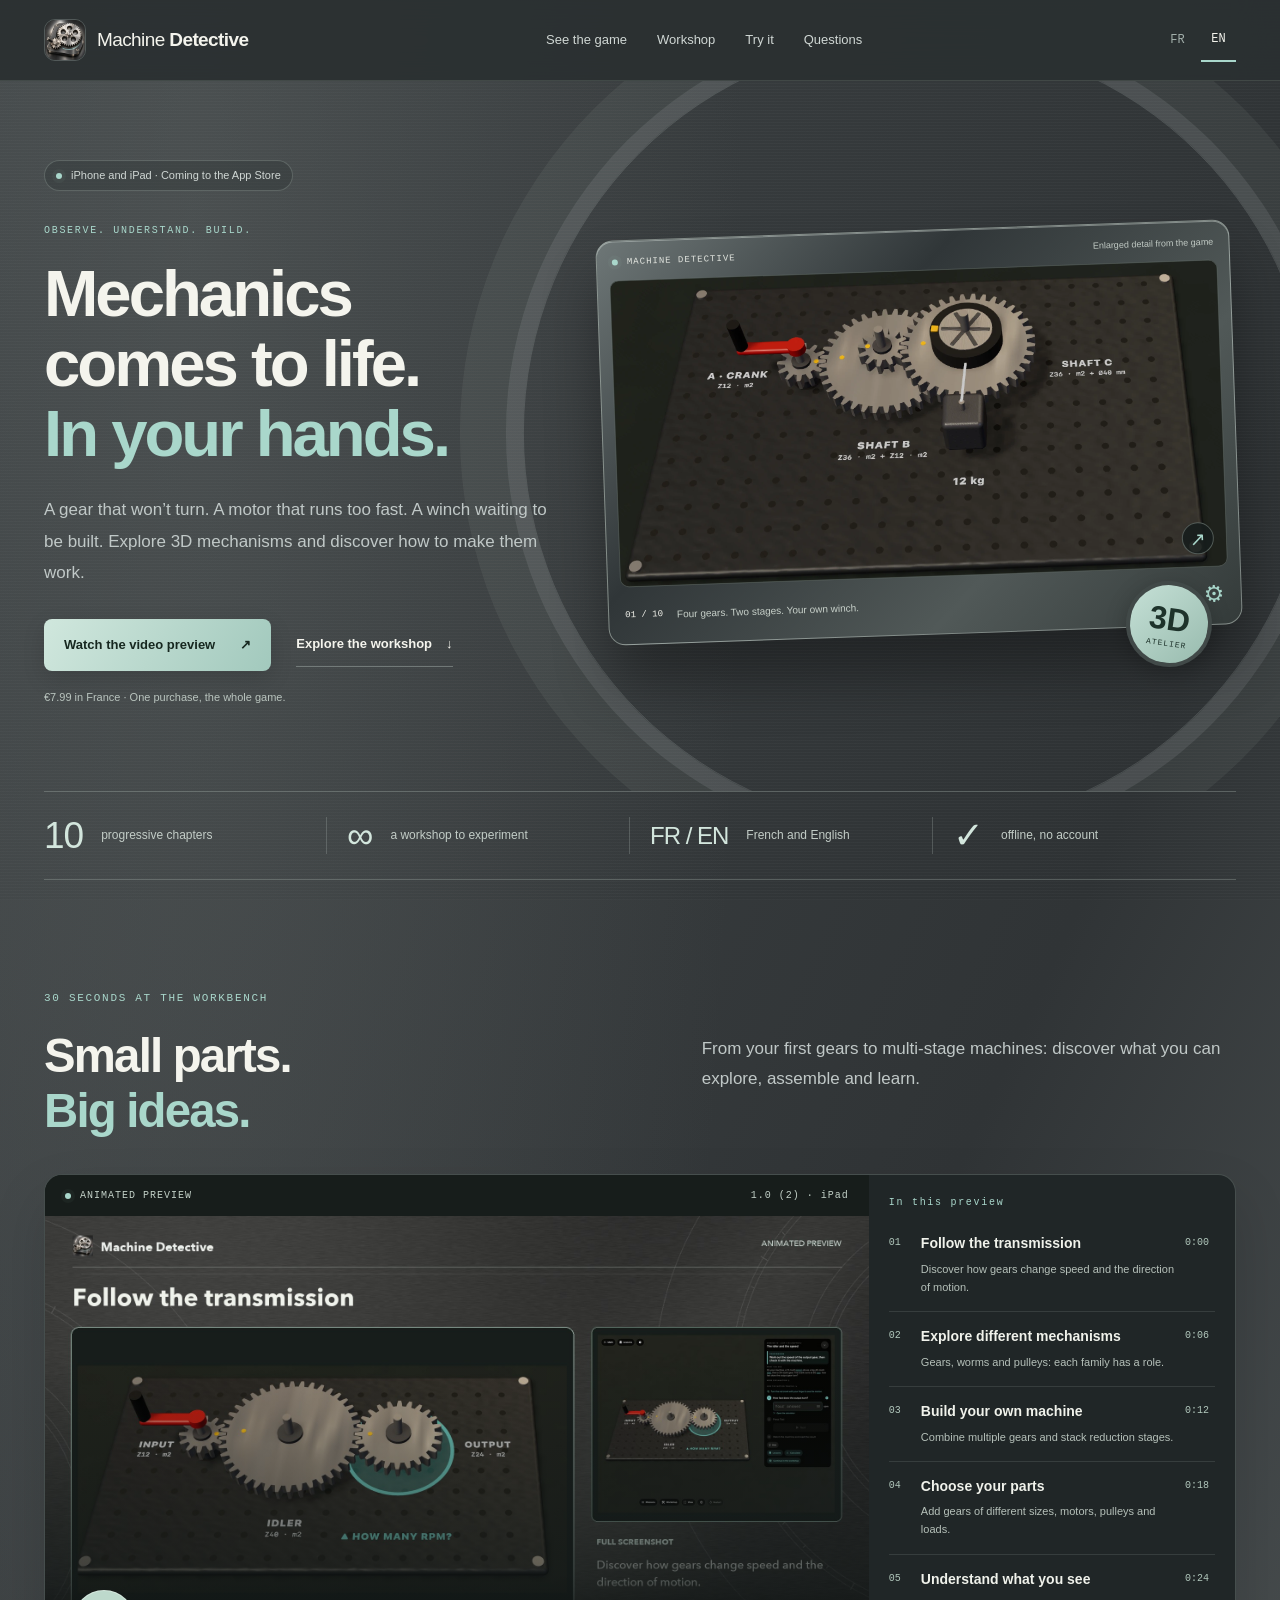
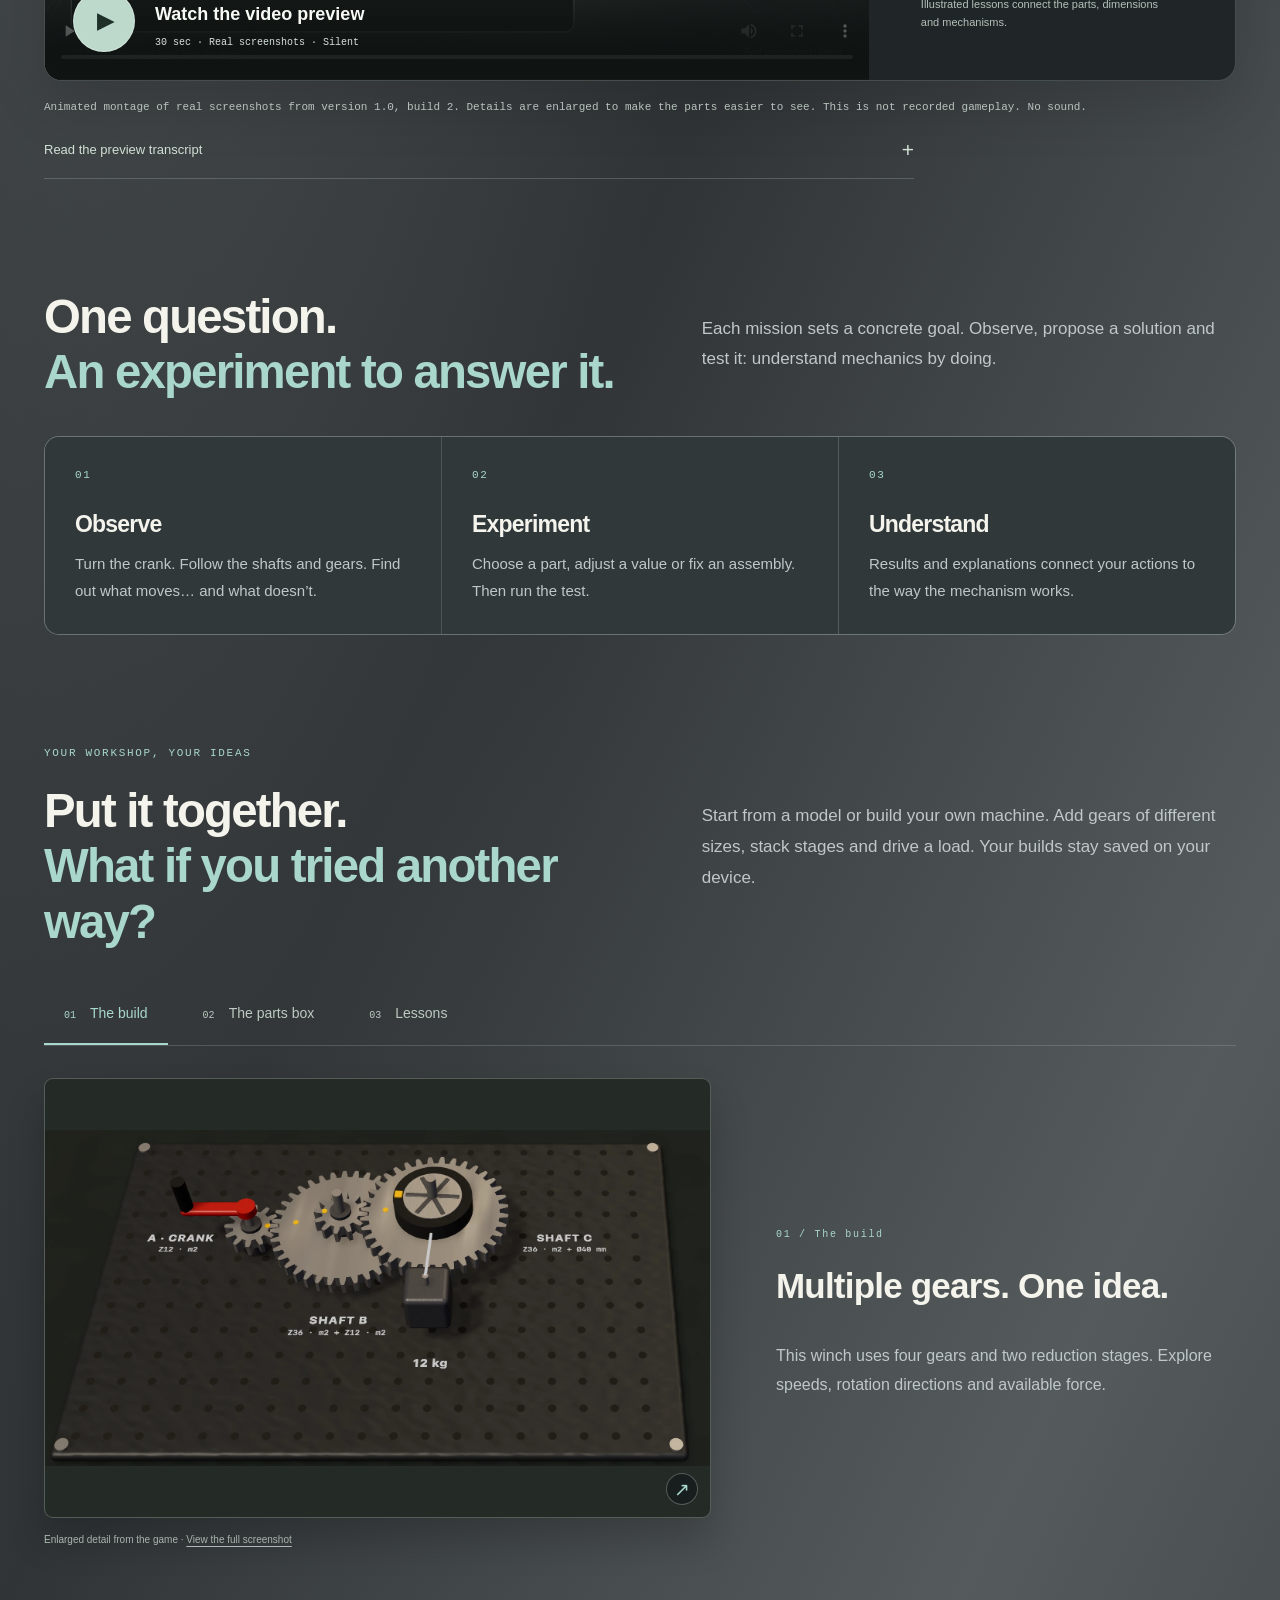
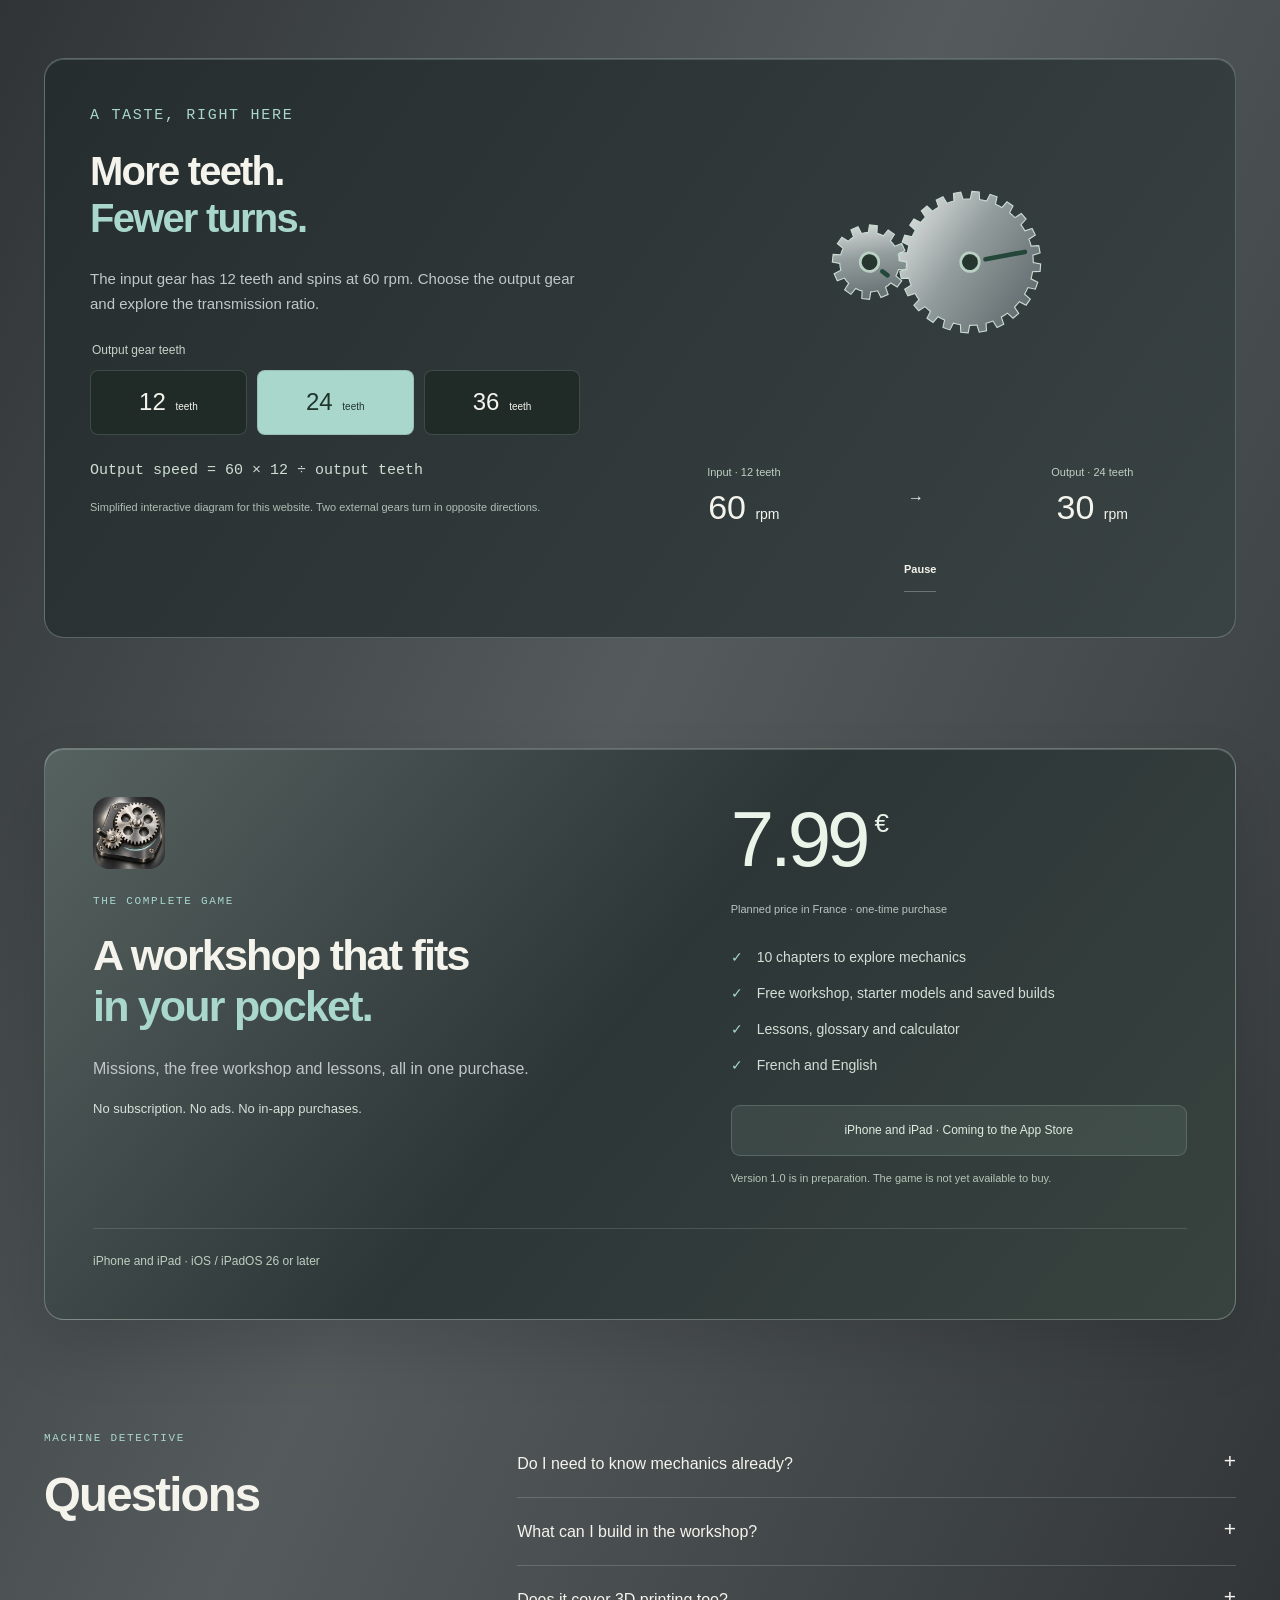
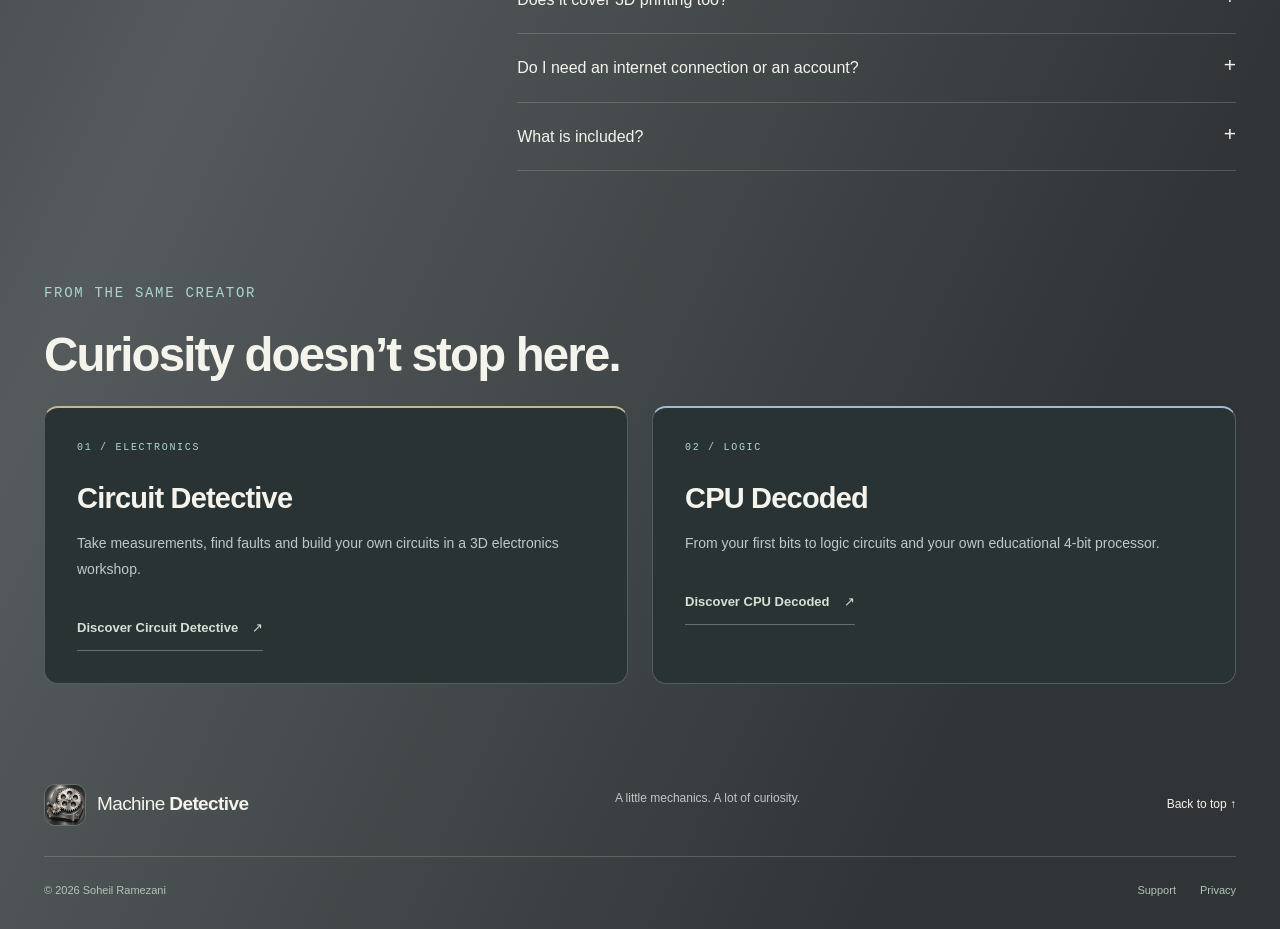
==== en/index.html @ d5a08d36 "Add metallic bilingual Machine Detective website and zoomed video previews" ====
<!doctype html><html lang="en"><head><meta charset="utf-8"><meta name="viewport" content="width=device-width,initial-scale=1"><meta name="theme-color" content="#36393b"><title>Machine Detective — Mechanics in your hands</title><meta name="description" content="A gear that won’t turn. A motor that runs too fast. A winch waiting to be built. Explore 3D mechanisms and discover how to make them work."><link rel="canonical" href="https://xerxex52.github.io/Machine-Detective-site/en/"><link rel="alternate" hreflang="fr" href="https://xerxex52.github.io/Machine-Detective-site/"><link rel="alternate" hreflang="en" href="https://xerxex52.github.io/Machine-Detective-site/en/"><meta property="og:title" content="Machine Detective"><meta property="og:description" content="A gear that won’t turn. A motor that runs too fast. A winch waiting to be built. Explore 3D mechanisms and discover how to make them work."><meta property="og:type" content="website"><meta property="og:url" content="https://xerxex52.github.io/Machine-Detective-site/en/"><meta property="og:image" content="https://xerxex52.github.io/Machine-Detective-site/assets/en-social.jpg"><meta name="twitter:card" content="summary_large_image"><link rel="icon" href="../assets/favicon.png"><link rel="stylesheet" href="../landing.css"><script src="../site.js" defer></script></head><body id="top"><a class="skip" href="#main">Skip to content</a>
<header class="site-header"><div class="nav-shell"><a class="brand" href="../index.html"><img src="../assets/icon.webp" width="42" height="42" alt=""><span>Machine <b>Detective</b></span></a><nav id="navigation" aria-label="Navigation"><a href="#film">See the game</a><a href="#atelier">Workshop</a><a href="#essayez">Try it</a><a href="#faq">Questions</a></nav><div class="header-actions"><div class="languages" aria-label="Languages"><a href="../index.html" lang="fr" hreflang="fr" >FR</a><a href="../en/index.html" lang="en" hreflang="en" aria-current=page>EN</a></div><button class="menu-toggle" aria-label="Menu" aria-expanded="false" aria-controls="navigation"><span></span><span></span></button></div></div></header>
<main id="main"><section class="hero shell"><div class="hero-copy"><p class="availability"><i></i>iPhone and iPad · Coming to the App Store</p><p class="eyebrow">OBSERVE. UNDERSTAND. BUILD.</p><h1>Mechanics<br>comes to life.<br><em>In your hands.</em></h1><p class="lead">A gear that won’t turn. A motor that runs too fast. A winch waiting to be built. Explore 3D mechanisms and discover how to make them work.</p><div class="hero-actions"><a class="button primary" href="#film">Watch the video preview<span aria-hidden="true">↗</span></a><a class="text-link" href="#atelier">Explore the workshop<span aria-hidden="true">↓</span></a></div><p class="price-note">€7.99 in France · One purchase, the whole game.</p></div><div class="hero-visual"><div class="orbit" aria-hidden="true"></div><div class="metal-frame"><div class="frame-top"><i></i><span>MACHINE DETECTIVE</span><span>Enlarged detail from the game</span></div><button class="shot" data-lightbox="../assets/en-workshop-full.webp" data-caption="View the full screenshot" aria-label="View the full screenshot"><img src="../assets/en-workshop-detail.webp" alt="Four gears. Two stages. Your own winch." loading="lazy" decoding="async"><span class="expand" aria-hidden="true">↗</span></button><div class="frame-bottom"><span>01 / 10</span><p>Four gears. Two stages. Your own winch.</p><span aria-hidden="true">⚙</span></div></div><div class="stamp" aria-hidden="true"><b>3D</b><span>ATELIER</span></div></div></section>
<div class="shell"><div class="stats"><div><strong>10</strong><span>progressive chapters</span></div><div><strong>∞</strong><span>a workshop to experiment</span></div><div><strong>FR / EN</strong><span>French and English</span></div><div><strong>✓</strong><span>offline, no account</span></div></div></div>
<section class="shell section-space" id="film"><div class="section-heading"><div><p class="eyebrow">30 SECONDS AT THE WORKBENCH</p><h2>Small parts.<br><em>Big ideas.</em></h2></div><p>From your first gears to multi-stage machines: discover what you can explore, assemble and learn.</p></div><div class="film-stage"><div class="film-screen"><div class="film-topline"><span><i></i>ANIMATED PREVIEW</span><span>1.0 (2) · iPad</span></div><div class="video-frame"><video id="gameplay" controls playsinline preload="none" poster="../assets/en-poster.jpg" width="1920" height="1080" aria-label="Watch the video preview"><source src="../assets/en-preview.mp4" type="video/mp4"><track kind="captions" src="../assets/en-preview.vtt" srclang="en" label="English"><a href="../assets/en-preview.mp4">Watch the video preview</a></video><button class="film-play" hidden><span class="play-disc" aria-hidden="true">▶</span><span>Watch the video preview<small>30 sec · Real screenshots · Silent</small></span></button></div></div><aside class="chapters"><p class="eyebrow">In this preview</p><button class="chapter" data-seek="0"><span class="chapter-index">01</span><span><strong>Follow the transmission</strong><small>Discover how gears change speed and the direction of motion.</small></span><time>0:00</time></button><button class="chapter" data-seek="6"><span class="chapter-index">02</span><span><strong>Explore different mechanisms</strong><small>Gears, worms and pulleys: each family has a role.</small></span><time>0:06</time></button><button class="chapter" data-seek="12"><span class="chapter-index">03</span><span><strong>Build your own machine</strong><small>Combine multiple gears and stack reduction stages.</small></span><time>0:12</time></button><button class="chapter" data-seek="18"><span class="chapter-index">04</span><span><strong>Choose your parts</strong><small>Add gears of different sizes, motors, pulleys and loads.</small></span><time>0:18</time></button><button class="chapter" data-seek="24"><span class="chapter-index">05</span><span><strong>Understand what you see</strong><small>Illustrated lessons connect the parts, dimensions and mechanisms.</small></span><time>0:24</time></button></aside></div><p class="film-caption">Animated montage of real screenshots from version 1.0, build 2. Details are enlarged to make the parts easier to see. This is not recorded gameplay. No sound.</p><details class="transcript"><summary>Read the preview transcript<span aria-hidden="true">+</span></summary><p><strong>0:00 — Follow the transmission.</strong> Discover how gears change speed and the direction of motion.</p><p><strong>0:06 — Explore different mechanisms.</strong> Gears, worms and pulleys: each family has a role.</p><p><strong>0:12 — Build your own machine.</strong> Combine multiple gears and stack reduction stages.</p><p><strong>0:18 — Choose your parts.</strong> Add gears of different sizes, motors, pulleys and loads.</p><p><strong>0:24 — Understand what you see.</strong> Illustrated lessons connect the parts, dimensions and mechanisms.</p></details></section>
<section class="shell section-space"><div class="section-heading"><h2>One question.<br><em>An experiment to answer it.</em></h2><p>Each mission sets a concrete goal. Observe, propose a solution and test it: understand mechanics by doing.</p></div><div class="steps"><article><span class="mono">01</span><h3>Observe</h3><p>Turn the crank. Follow the shafts and gears. Find out what moves… and what doesn’t.</p></article><article><span class="mono">02</span><h3>Experiment</h3><p>Choose a part, adjust a value or fix an assembly. Then run the test.</p></article><article><span class="mono">03</span><h3>Understand</h3><p>Results and explanations connect your actions to the way the mechanism works.</p></article></div></section>
<section class="shell section-space" id="atelier"><div class="section-heading"><div><p class="eyebrow">YOUR WORKSHOP, YOUR IDEAS</p><h2>Put it together.<br><em>What if you tried another way?</em></h2></div><p>Start from a model or build your own machine. Add gears of different sizes, stack stages and drive a load. Your builds stay saved on your device.</p></div><div class="tab-bar" role="tablist" aria-label="Workshop"><button id="tab-0" role="tab" aria-selected="true" aria-controls="panel-0" tabindex="0"><span>01</span>The build</button><button id="tab-1" role="tab" aria-selected="false" aria-controls="panel-1" tabindex="-1"><span>02</span>The parts box</button><button id="tab-2" role="tab" aria-selected="false" aria-controls="panel-2" tabindex="-1"><span>03</span>Lessons</button></div><div id="panel-0" role="tabpanel" aria-labelledby="tab-0" class="showcase-panel" ><div class="panel-photo"><button class="shot" data-lightbox="../assets/en-workshop-full.webp" data-caption="View the full screenshot" aria-label="View the full screenshot"><img src="../assets/en-workshop-detail.webp" alt="Four gears. Two stages. Your own winch." loading="lazy" decoding="async"><span class="expand" aria-hidden="true">↗</span></button><small>Enlarged detail from the game · <a href="../assets/en-workshop-full.webp">View the full screenshot</a></small></div><div><p class="eyebrow">01 / The build</p><h3>Multiple gears. One idea.</h3><p>This winch uses four gears and two reduction stages. Explore speeds, rotation directions and available force.</p></div></div><div id="panel-1" role="tabpanel" aria-labelledby="tab-1" class="showcase-panel" hidden><div class="panel-photo"><button class="shot" data-lightbox="../assets/en-parts-full.webp" data-caption="View the full screenshot" aria-label="View the full screenshot"><img src="../assets/en-parts-detail.webp" alt="Choose your parts" loading="lazy" decoding="async"><span class="expand" aria-hidden="true">↗</span></button><small>Enlarged detail from the game · <a href="../assets/en-parts-full.webp">View the full screenshot</a></small></div><div><p class="eyebrow">02 / The parts box</p><h3>The right part in the right place.</h3><p>Motors, gears, ring gears, pulleys and loads. Choose tooth counts and modules to create your own transmissions.</p></div></div><div id="panel-2" role="tabpanel" aria-labelledby="tab-2" class="showcase-panel" hidden><div class="panel-photo"><button class="shot" data-lightbox="../assets/en-course-full.webp" data-caption="View the full screenshot" aria-label="View the full screenshot"><img src="../assets/en-course-detail.webp" alt="Understand what you see" loading="lazy" decoding="async"><span class="expand" aria-hidden="true">↗</span></button><small>Enlarged detail from the game · <a href="../assets/en-course-full.webp">View the full screenshot</a></small></div><div><p class="eyebrow">03 / Lessons</p><h3>A mechanism, explained.</h3><p>Find diagrams, the glossary, calculator and step-by-step 3D explanations right in the game.</p></div></div></section>
<section class="shell section-space" id="essayez"><div class="demo-box"><div class="demo-copy"><p class="eyebrow">A TASTE, RIGHT HERE</p><h2>More teeth.<br><em>Fewer turns.</em></h2><p>The input gear has 12 teeth and spins at 60 rpm. Choose the output gear and explore the transmission ratio.</p><fieldset><legend>Output gear teeth</legend><div class="gear-options"><button data-teeth="12" aria-pressed="false">12 <small>teeth</small></button><button data-teeth="24" aria-pressed="true">24 <small>teeth</small></button><button data-teeth="36" aria-pressed="false">36 <small>teeth</small></button></div></fieldset><p class="formula">Output speed = 60 × 12 ÷ output teeth</p><p class="demo-note">Simplified interactive diagram for this website. Two external gears turn in opposite directions.</p></div><div class="gear-demo"><svg viewBox="0 0 580 360" role="img" aria-label="The input gear has 12 teeth and spins at 60 rpm. Choose the output gear and explore the transmission ratio."><defs><linearGradient id="steel" x2="1" y2="1"><stop stop-color="#edf0ee"/><stop offset=".45" stop-color="#929c9c"/><stop offset="1" stop-color="#555f63"/></linearGradient></defs><g id="gear-a"></g><g id="gear-b"></g></svg><div class="readouts"><div><small>Input · 12 teeth</small><strong>60 <span>rpm</span></strong></div><span aria-hidden="true">→</span><div aria-live="polite" aria-atomic="true"><small>Output · <span id="output-teeth">24</span> teeth</small><strong><span id="output-speed">30</span> <span>rpm</span></strong></div></div><button id="motion" class="text-link" data-pause="Pause" data-resume="Animate" aria-pressed="false">Pause</button></div></div></section>
<section class="shell section-space" id="inclus"><div class="purchase"><div><img class="offer-icon" src="../assets/icon.webp" width="72" height="72" alt=""><p class="eyebrow">THE COMPLETE GAME</p><h2>A workshop that fits<br><em>in your pocket.</em></h2><p>Missions, the free workshop and lessons, all in one purchase.</p><p class="promise">No subscription. No ads. No in-app purchases.</p></div><div class="offer"><div class="price">7.99<sup>€</sup></div><p class="price-note">Planned price in France · one-time purchase</p><ul><li>10 chapters to explore mechanics</li><li>Free workshop, starter models and saved builds</li><li>Lessons, glossary and calculator</li><li>French and English</li></ul><p class="coming-soon">iPhone and iPad · Coming to the App Store</p><small>Version 1.0 is in preparation. The game is not yet available to buy.</small></div><div class="compatibility">iPhone and iPad · iOS / iPadOS 26 or later</div></div></section>
<section class="shell section-space faq" id="faq"><div><p class="eyebrow">MACHINE DETECTIVE</p><h2>Questions</h2></div><div><details><summary>Do I need to know mechanics already?<span aria-hidden="true">+</span></summary><p>No. The first missions start with a wheel and a crank. Speed, force and transmission are introduced gradually, with lessons to revisit each idea.</p></details><details><summary>What can I build in the workshop?<span aria-hidden="true">+</span></summary><p>Mechanisms with shafts, gears, motors, pulleys and loads. Starter builds include a multi-stage winch. Change the parts and save your own projects.</p></details><details><summary>Does it cover 3D printing too?<span aria-hidden="true">+</span></summary><p>Some missions connect mechanisms to printer axes, belts and steps per millimetre. The game explains principles; it does not replace real machine specifications.</p></details><details><summary>Do I need an internet connection or an account?<span aria-hidden="true">+</span></summary><p>After downloading, the game works offline without an account. Progress and builds stay on your device, with no cross-device sync.</p></details><details><summary>What is included?<span aria-hidden="true">+</span></summary><p>All missions, the workshop and lessons. The planned price in France is €7.99. Prices in other countries will be shown in the App Store.</p></details></div></section><section class="shell section-space related"><p class="eyebrow">FROM THE SAME CREATOR</p><h2>Curiosity doesn’t stop here.</h2><div class="related-grid"><article><span class="mono">01 / ELECTRONICS</span><h3>Circuit Detective</h3><p>Take measurements, find faults and build your own circuits in a 3D electronics workshop.</p><a class="text-link" href="https://xerxex52.github.io/Circuit-Detective/">Discover Circuit Detective <span aria-hidden="true">↗</span></a></article><article><span class="mono">02 / LOGIC</span><h3>CPU Decoded</h3><p>From your first bits to logic circuits and your own educational 4-bit processor.</p><a class="text-link" href="https://xerxex52.github.io/CPU-Decoded/">Discover CPU Decoded <span aria-hidden="true">↗</span></a></article></div></section></main>
<footer class="shell"><div class="footer-top"><a class="brand" href="../index.html"><img src="../assets/icon.webp" width="42" height="42" alt=""><span>Machine <b>Detective</b></span></a><p>A little mechanics. A lot of curiosity.</p><a href="#top">Back to top ↑</a></div><div class="footer-bottom"><span>© 2026 Soheil Ramezani</span><nav><a href="../support.html#en">Support</a><a href="../privacy.html#en">Privacy</a></nav></div></footer><dialog id="lightbox" aria-label="View the full screenshot"><button class="lightbox-close" aria-label="Close" autofocus>×</button><figure><img alt=""><figcaption></figcaption></figure></dialog></body></html>
---- landing.css ----
:root{color-scheme:dark;--bg:#303335;--panel:#222729;--ink:#f4f4ed;--muted:#c0c8c7;--mint:#a9d7cb;--line:#606b6a;--mono:'SFMono-Regular',Consolas,monospace;--font:'Avenir Next',Avenir,-apple-system,BlinkMacSystemFont,'Segoe UI',sans-serif}*{box-sizing:border-box}html{scroll-behavior:smooth;scroll-padding-top:100px}body{margin:0;color:var(--ink);font:16px/1.7 var(--font);background:radial-gradient(ellipse at 15% 4%,#747a7844,transparent 36%),linear-gradient(115deg,#414648 0%,#303436 38%,#555b5c 62%,#303436 90%);-webkit-font-smoothing:antialiased}body:before{content:'';position:fixed;inset:0;pointer-events:none;z-index:-1;background:repeating-linear-gradient(0deg,#ffffff06 0px,#ffffff06 1px,#0000000a 1px,#0000000a 3px);opacity:.6}body:has(dialog[open]){overflow:hidden}a{color:inherit;text-decoration:none}button{font:inherit;color:inherit;cursor:pointer}button,fieldset{border:0}button,a,summary{touch-action:manipulation}a:focus-visible,button:focus-visible,summary:focus-visible{outline:3px solid var(--mint);outline-offset:5px}img{display:block;max-width:100%;height:auto}p,h1,h2,h3{margin-top:0}p:last-child{margin-bottom:0}em{font-style:normal;color:var(--mint)}[hidden]{display:none!important}.shell{max-width:1380px;margin-inline:auto;padding-inline:44px}.section-space{padding-top:110px}.eyebrow,.mono{font:500 11px/1.6 var(--mono);letter-spacing:1.7px;color:var(--mint)}.eyebrow{margin-bottom:20px}h2{font-size:clamp(32px,3.7vw,50px);font-weight:600;letter-spacing:-1.8px;line-height:1.17;margin-bottom:24px}h3{font-size:29px;line-height:1.23;letter-spacing:-.8px;font-weight:600}p{color:var(--muted)}.skip{position:fixed;top:10px;left:15px;transform:translateY(-160%);background:var(--mint);color:#172b26;padding:12px 20px;z-index:100}.skip:focus{transform:none}
.site-header{position:sticky;top:0;z-index:20;background:#2b3031ed;border-bottom:1px solid #b0bbb42b;backdrop-filter:blur(20px)}.nav-shell{max-width:1460px;margin:auto;padding:18px 44px;display:flex;align-items:center;justify-content:space-between;gap:28px}.brand{display:inline-flex;align-items:center;gap:11px;font-size:19px;letter-spacing:-.6px;white-space:nowrap}.brand img{border-radius:11px;border:1px solid #a0aaa555}.brand b{font-weight:650}.site-header nav{display:flex;gap:30px}.site-header nav a{font-size:13px;color:#d0d7d4}.site-header nav a:hover{color:var(--mint)}.header-actions,.languages{display:flex;gap:18px;align-items:center}.languages{gap:6px;font:12px var(--mono)}.languages a{min-height:44px;min-width:35px;display:grid;place-items:center;color:#a2afaa}.languages [aria-current]{color:var(--ink);border-bottom:2px solid var(--mint)}.menu-toggle{display:none;width:44px;height:44px;background:transparent;border:1px solid var(--line);border-radius:8px;align-items:center;justify-content:center;flex-direction:column;gap:6px}.menu-toggle span{height:1px;width:18px;background:var(--ink)}
.hero{overflow:hidden;display:grid;grid-template-columns:.95fr 1.18fr;gap:48px;align-items:center;min-height:710px;padding-top:74px;padding-bottom:80px}.availability{display:inline-flex;gap:9px;align-items:center;font-size:11px;padding:5px 11px;border:1px solid #bcc9c440;border-radius:99px;margin-bottom:32px;color:#d0d7d4;background:#242a2944}.availability i,.film-topline i,.frame-top i{display:inline-block;width:6px;height:6px;background:var(--mint);border-radius:50%;flex-shrink:0;box-shadow:0 0 0 4px #a9d7cb0a}.hero h1{font-size:clamp(47px,5.1vw,71px);line-height:1.07;font-weight:600;letter-spacing:-3px;margin-bottom:26px}.hero .eyebrow{font-size:10px}.lead{font-size:17px;line-height:1.85;max-width:510px}.hero-actions{display:flex;flex-wrap:wrap;gap:18px 25px;align-items:center;margin-top:30px}.button{min-height:52px;display:inline-flex;align-items:center;justify-content:center;gap:25px;padding:13px 20px;border-radius:8px;font-size:13px;font-weight:650}.primary{background:linear-gradient(120deg,#d0e7dd,#a2c9bd);color:#172820;box-shadow:0 8px 22px #0002}.primary:hover{filter:brightness(1.07)}.text-link{display:inline-flex;gap:14px;align-items:center;min-height:44px;font-size:13px;font-weight:550;border-bottom:1px solid #bbc8c466;background:transparent;padding:3px 0}.text-link:hover{color:var(--mint)}.price-note{font-size:11px;margin-top:17px;color:#b9c4be}.hero-visual{position:relative;min-width:0;padding-block:40px}.orbit{position:absolute;z-index:-1;width:125%;aspect-ratio:1;top:50%;left:50%;transform:translate(-50%,-50%);border-radius:50%;border:1px solid #d7e0dc28;box-shadow:0 0 0 16px #00000002,0 0 0 17px #dae2de1a,0 0 0 62px #00000002,0 0 0 63px #dae2de10}.metal-frame{background:linear-gradient(135deg,#6e7777,#303638 35%,#515958 70%,#343b3a);border:1px solid #c1ccc688;border-radius:17px;padding:12px;box-shadow:0 38px 55px #0005,inset 0 1px 0 #e9f0eb66;transform:rotate(-2deg)}.frame-top{display:flex;gap:9px;align-items:center;padding:4px 3px 13px;font:9px var(--mono);letter-spacing:1px;color:#e2e5df}.frame-top>span:last-child{margin-left:auto;letter-spacing:0;font:9px var(--font);color:#c1cac4}.shot{position:relative;display:block;width:100%;padding:0;border-radius:9px;overflow:hidden;border:1px solid #a2aea955;background:#181d19;cursor:zoom-in}.shot img{width:100%;height:auto}.hero .shot img{aspect-ratio:auto;object-fit:contain}.expand{position:absolute;right:12px;bottom:12px;width:32px;height:32px;display:grid;place-items:center;border-radius:50%;background:#171e1deb;border:1px solid #cfdfd550;color:var(--mint);font-size:19px}.frame-bottom{display:flex;align-items:center;gap:14px;padding:14px 4px 3px;font:9px var(--mono)}.frame-bottom p{font:10px/1.5 var(--font);margin:0;flex:1;color:#c8d1ca}.frame-bottom>span:last-child{font-size:23px;color:var(--mint)}.stamp{position:absolute;right:24px;bottom:9px;display:flex;align-items:center;justify-content:center;flex-direction:column;width:86px;height:86px;background:linear-gradient(130deg,#c5e0d6,#98bbae);color:#1e332b;border:4px solid #414948;border-radius:50%;transform:rotate(8deg);box-shadow:0 5px 22px #0003}.stamp b{font-size:32px;line-height:1.2}.stamp span{font:8px var(--mono);letter-spacing:1px}.stats{display:grid;grid-template-columns:repeat(4,1fr);gap:20px;padding:25px 0;border-block:1px solid #a7b5af55}.stats>div{display:flex;align-items:center;gap:18px;border-right:1px solid #afbbb644;padding-right:20px}.stats>div:last-child{border:0}.stats strong{color:#d3e6dd;font-size:37px;line-height:1;white-space:nowrap;font-weight:500;letter-spacing:-1px}.stats>div:nth-child(3) strong{font-size:24px}.stats span{font-size:12px;line-height:1.6;max-width:150px;color:#c3cdc7}
.section-heading{display:grid;grid-template-columns:1.1fr 1fr;gap:70px;align-items:center;margin-bottom:36px}.section-heading h2{margin-bottom:0}.section-heading>p{max-width:560px;font-size:17px;line-height:1.8}.film-stage{display:grid;grid-template-columns:minmax(0,2.25fr) minmax(275px,1fr);border:1px solid #929f9955;border-radius:18px;overflow:hidden;background:#202627;box-shadow:0 25px 55px #0002}.film-screen{min-width:0;align-self:center;background:#171d1b}.film-topline{display:flex;justify-content:space-between;gap:15px;padding:15px 20px;font:10px var(--mono);letter-spacing:1px;color:#c2d0c7}.film-topline>span:first-child{display:flex;gap:9px;align-items:center}.video-frame{position:relative;aspect-ratio:16/9;background:#171b1c}video{width:100%;height:100%;display:block;object-fit:contain}.film-play{position:absolute;inset:0;background:linear-gradient(0deg,#121817db,transparent 70%);display:flex;align-items:flex-end;justify-content:flex-start;gap:20px;text-align:left;padding:28px;color:#f7faf4}.play-disc{display:grid;place-items:center;width:62px;height:62px;border-radius:50%;border:1px solid #e3f1e899;background:#bdd9cc;color:#1e3028;font-size:23px;padding-left:4px;flex-shrink:0}.film-play>span:last-child{font-size:18px;font-weight:600}.film-play small{display:block;font:10px/1.8 var(--mono);color:#d7e1d9;margin-top:4px}.chapters{padding:20px}.chapters>.eyebrow{margin-bottom:8px;font-size:10px}.chapter{display:grid;grid-template-columns:22px minmax(0,1fr) 30px;gap:10px;text-align:left;width:100%;padding:15px 0;border-bottom:1px solid #a7b5ad29;background:transparent}.chapter:last-child{border-bottom:0}.chapter-index,.chapter time{font:10px/1.8 var(--mono);color:#b1c7bc}.chapter strong{display:block;font-size:14px;font-weight:600;line-height:1.4;color:#f0f2eb}.chapter small{display:block;font-size:11px;line-height:1.65;color:#b5c0b9;margin-top:6px}.chapter[aria-current],.chapter:hover{background:#bbd6c810}.chapter[aria-current] strong{color:var(--mint)}.film-caption{font:11px/1.8 var(--mono);color:#b8c3bd;margin:17px 0}.transcript{max-width:870px;border-bottom:1px solid #b8c5be44;padding-block:4px 17px}.transcript summary{font-size:13px;color:#d1dfd5}.transcript p{font-size:14px;margin-top:18px}summary{display:flex;justify-content:space-between;gap:24px;list-style:none;cursor:pointer}summary::-webkit-details-marker{display:none}summary>span{font-size:21px;line-height:1;flex-shrink:0}details[open] summary>span{transform:rotate(45deg)}
.steps{display:grid;grid-template-columns:repeat(3,1fr);gap:1px;border:1px solid #9daba555;border-radius:15px;overflow:hidden;background:#80908b55}.steps article{background:#30383a;padding:30px}.steps .mono{display:block;margin-bottom:26px}.steps h3{font-size:23px;margin-bottom:12px}.steps p{font-size:15px;line-height:1.8}.tab-bar{display:flex;border-bottom:1px solid #aab9b144;margin-bottom:32px;gap:15px}.tab-bar button{background:transparent;border-bottom:2px solid transparent;padding:17px 20px;min-height:56px;font-size:14px;color:#bccac0}.tab-bar button span{font:10px var(--mono);margin-right:14px}.tab-bar button[aria-selected=true]{border-color:var(--mint);color:var(--mint)}.showcase-panel{display:grid;grid-template-columns:1.45fr 1fr;gap:65px;align-items:center}.panel-photo{min-width:0}.panel-photo .shot{height:440px;background:#242b27;border:1px solid #b3c1b955;box-shadow:0 22px 38px #0003}.panel-photo img{width:100%;height:100%;object-fit:contain}.panel-photo small{font-size:10px;color:#bbc7bf;display:block;margin-top:13px}.panel-photo small a{text-decoration:underline;text-underline-offset:3px}.showcase-panel h3{font-size:35px}.showcase-panel p{font-size:16px;line-height:1.8}.showcase-panel .eyebrow{font-size:10px}
.demo-box{display:grid;grid-template-columns:1fr 1.1fr;gap:70px;padding:45px;background:linear-gradient(125deg,#252d2f,#3a4343);border:1px solid #a6b8af66;border-radius:20px;box-shadow:inset 0 1px #dce9e333}.demo-copy h2{font-size:40px}.demo-copy>p{font-size:15px}.demo-copy fieldset{padding:0;margin:23px 0}.demo-copy legend{font-size:12px;color:#c5d3c9;margin-bottom:10px}.gear-options{display:flex;gap:10px}.gear-options button{padding:11px 16px;flex:1;border:1px solid #768c8055;border-radius:8px;background:#202b28;min-height:55px;font-size:24px;white-space:nowrap}.gear-options small{font-size:10px;margin-left:3px}.gear-options [aria-pressed=true]{background:var(--mint);color:#20362c}.formula{font:11px/1.7 var(--mono);color:#ceded3}.demo-copy .demo-note{font-size:11px;line-height:1.7;color:#aebfb3}.gear-demo{align-self:center;text-align:center;min-width:0}.gear-demo svg{width:100%;overflow:visible}.readouts{display:flex;align-items:center;justify-content:space-around;gap:14px;margin-top:16px}.readouts small{display:block;color:#bdd0c2;font-size:11px}.readouts strong{display:block;font-size:34px;line-height:1.5;font-weight:500}.readouts strong>span:last-child{font-size:14px}.gear-demo #motion{font-size:11px;margin-top:15px}.gear-rotor{transform-box:fill-box;transform-origin:center}.gear-body{fill:url(#steel);stroke:#c9ded3;stroke-width:1.2}.gear-mark{stroke:#244739;stroke-width:5;stroke-linecap:round}.gear-core{fill:#27352f;stroke:#bad0c4;stroke-width:3}
.purchase{display:grid;grid-template-columns:1.2fr 1fr;gap:40px 90px;padding:48px;background:linear-gradient(130deg,#566260,#2d3637 48%,#38433f);border-radius:20px;border:1px solid #b8c9be66;box-shadow:0 28px 60px #0002,inset 0 1px #f1f6ef33}.offer-icon{border-radius:16px;margin-bottom:24px}.purchase h2{font-size:43px}.purchase .promise{font-size:13px;color:#d4e2d8}.price{font-size:78px;line-height:1.1;letter-spacing:-4px;font-weight:500;color:#eaf4e9}.price sup{font-size:26px;vertical-align:top;line-height:2;letter-spacing:0;margin-left:8px}.offer ul{padding:0;list-style:none;margin:28px 0}.offer li{position:relative;padding-left:26px;margin:12px 0;font-size:14px;color:#d3dfd6}.offer li:before{content:'✓';position:absolute;left:0;color:var(--mint)}.coming-soon{border:1px solid #a2bcb044;border-radius:9px;background:#94b5a41f;padding:14px;font-size:12px;text-align:center;color:#dfece1}.offer>small{display:block;color:#b3c5b7;font-size:11px;margin-top:13px}.compatibility{grid-column:1/-1;border-top:1px solid #d2e1d42a;padding-top:22px;font-size:12px;color:#bdcfc0}.faq{display:grid;grid-template-columns:.72fr 1.3fr;gap:75px}.faq details{border-bottom:1px solid #a7bbb14a;padding:20px 0}.faq summary{font-size:16px;font-weight:500}.faq details p{font-size:14px;line-height:1.9;margin-top:18px;max-width:680px}.related-grid{display:grid;grid-template-columns:1fr 1fr;gap:24px}.related article{border:1px solid #a8b8ae55;border-radius:14px;background:#2a3333;padding:32px}.related article .mono{font-size:10px;display:block;margin-bottom:25px}.related h3{margin-bottom:14px}.related p{font-size:14px;line-height:1.85}.related article:first-child{border-top:2px solid #c8b68e}.related article:last-child{border-top:2px solid #9fbadb}.related .text-link{margin-top:10px;color:#d2e2d5}footer.shell{padding-top:100px;padding-bottom:30px}.footer-top{display:flex;gap:30px;justify-content:space-between;align-items:center;border-bottom:1px solid #b2c3b548;padding-bottom:30px}.footer-top p,.footer-top>a:last-child{font-size:12px}.footer-bottom{display:flex;justify-content:space-between;gap:25px;padding-top:24px;font-size:11px;color:#b2c3b7}.footer-bottom nav{display:flex;gap:24px}.lightbox-close{position:absolute;right:14px;top:14px;z-index:1;width:44px;height:44px;border:1px solid #d0e3d4aa;border-radius:50%;background:#1f302bef;color:#fff;font-size:28px}dialog{width:min(95vw,1500px);max-width:95vw;max-height:94vh;padding:12px;border:1px solid #81978b;border-radius:13px;background:#1d2925;color:var(--ink);overflow:auto}dialog::backdrop{background:#080d0bef;backdrop-filter:blur(10px)}dialog figure{margin:0}dialog img{max-height:82vh;object-fit:contain;margin:auto}dialog figcaption{text-align:center;font-size:12px;padding:10px}
@media(min-width:1500px){.hero{min-height:760px}.hero h1{font-size:75px}}
@media(max-width:1100px){.site-header nav{gap:20px}.nav-shell{gap:20px}.hero{gap:35px}.hero h1{font-size:52px}.hero-actions{gap:14px}.film-stage{grid-template-columns:1fr}.chapters{display:grid;grid-template-columns:repeat(3,1fr);gap:8px 22px}.chapters>.eyebrow{grid-column:1/-1}.chapter{grid-template-columns:20px 1fr}.chapter time{grid-column:2}.section-heading{gap:40px}.demo-box{gap:35px;padding:34px}.demo-copy h2{font-size:34px}.purchase{gap:40px}.showcase-panel{gap:35px}.panel-photo .shot{height:360px}.stats strong{font-size:30px}.stats{gap:15px}.stats>div{gap:12px}.stats>div:nth-child(3) strong{font-size:20px}}
@media(max-width:800px){html{scroll-padding-top:90px}.shell{padding-inline:24px}.nav-shell{padding:13px 24px;gap:16px}.brand{font-size:17px}.brand img{width:36px;height:36px}.menu-toggle{display:flex}.site-header nav{display:none;position:absolute;top:100%;inset-inline:0;flex-direction:column;background:#293334;border-bottom:1px solid #859b8e;padding:20px 24px;gap:0}.site-header nav[data-open=true]{display:flex}.site-header nav a{padding:12px 0;font-size:16px}.header-actions{gap:14px}.hero{display:flex;flex-direction:column;align-items:stretch;padding-top:40px;padding-bottom:50px;gap:24px;min-height:0}.hero-copy{max-width:630px}.hero h1{font-size:clamp(44px,8.5vw,68px);letter-spacing:-2px}.lead{max-width:600px;font-size:16px}.availability{margin-bottom:26px}.hero-visual{max-width:650px;width:100%;margin:auto;padding:25px 5px}.metal-frame{transform:rotate(-1.5deg)}.orbit{width:95%}.stamp{bottom:-5px;width:73px;height:73px;right:24px}.stamp b{font-size:28px}.frame-top>span:last-child{font-size:8px}.stats{grid-template-columns:1fr 1fr;gap:20px 12px;padding-block:24px}.stats>div:nth-child(2){border:0}.stats>div{min-height:44px}.stats span{font-size:11px}.section-space{padding-top:70px}.section-heading{grid-template-columns:1fr;gap:22px;margin-bottom:28px}.section-heading>p{font-size:16px}.film-play{padding:18px;gap:15px}.play-disc{width:50px;height:50px;font-size:18px}.film-play>span:last-child{font-size:15px}.film-play small{font-size:9px}.film-topline{font-size:9px;padding:13px}.chapters{grid-template-columns:1fr;padding:18px}.chapter{grid-template-columns:22px 1fr 32px;padding:14px 0}.chapter time{grid-column:auto}.chapter strong{font-size:15px}.chapter small{font-size:12px}.film-caption{font-size:10px}.steps{grid-template-columns:1fr}.steps article{padding:26px 26px 26px 66px;position:relative}.steps .mono{position:absolute;left:25px;top:29px}.steps h3{font-size:23px}.showcase-panel{grid-template-columns:1fr;gap:27px}.panel-photo .shot{height:390px}.showcase-panel h3{font-size:30px}.tab-bar{gap:0}.tab-bar button{padding:15px 13px;font-size:12px;flex:1}.tab-bar button span{display:block;margin:0 0 4px;font-size:9px}.demo-box{grid-template-columns:1fr;padding:28px 23px;gap:10px}.gear-demo{max-width:530px;margin:auto;width:100%}.demo-copy h2{font-size:35px}.purchase{grid-template-columns:1fr;padding:30px 25px;gap:30px}.purchase h2{font-size:36px}.price{font-size:68px}.compatibility{font-size:11px}.faq{grid-template-columns:1fr;gap:10px}.faq summary{font-size:15px}.related-grid{grid-template-columns:1fr}.related article{padding:26px}.related h2{font-size:32px}.footer-top{flex-wrap:wrap;gap:20px}.footer-top p{order:3;width:100%}.footer-top>a:last-child{margin-left:auto}footer.shell{padding-top:65px}.footer-bottom{flex-wrap:wrap}.hero .shot img{aspect-ratio:auto}}
@media(max-width:380px){.nav-shell{padding-inline:16px}.shell{padding-inline:18px}.brand{font-size:14px;gap:8px}.brand img{width:32px;height:32px}.header-actions{gap:8px}.languages{gap:0;font-size:10px}.languages a{min-width:29px}.hero h1{font-size:41px}.availability{font-size:9px}.hero .eyebrow{font-size:9px}.frame-top{font-size:7px;gap:6px}.frame-top>span:last-child{font-size:7px}.frame-bottom{font-size:8px}.frame-bottom p{font-size:9px}.stats strong{font-size:26px}.stats>div:nth-child(3) strong{font-size:17px}.stats span{font-size:10px}.film-play small{font-size:8px}.film-play>span:last-child{font-size:13px}.play-disc{width:42px;height:42px}.panel-photo .shot{height:320px}.gear-options button{padding:10px;font-size:22px}.demo-copy h2{font-size:30px}}
@media(prefers-reduced-motion:reduce){html{scroll-behavior:auto}*,*:before,*:after{animation:none!important;transition:none!important}}
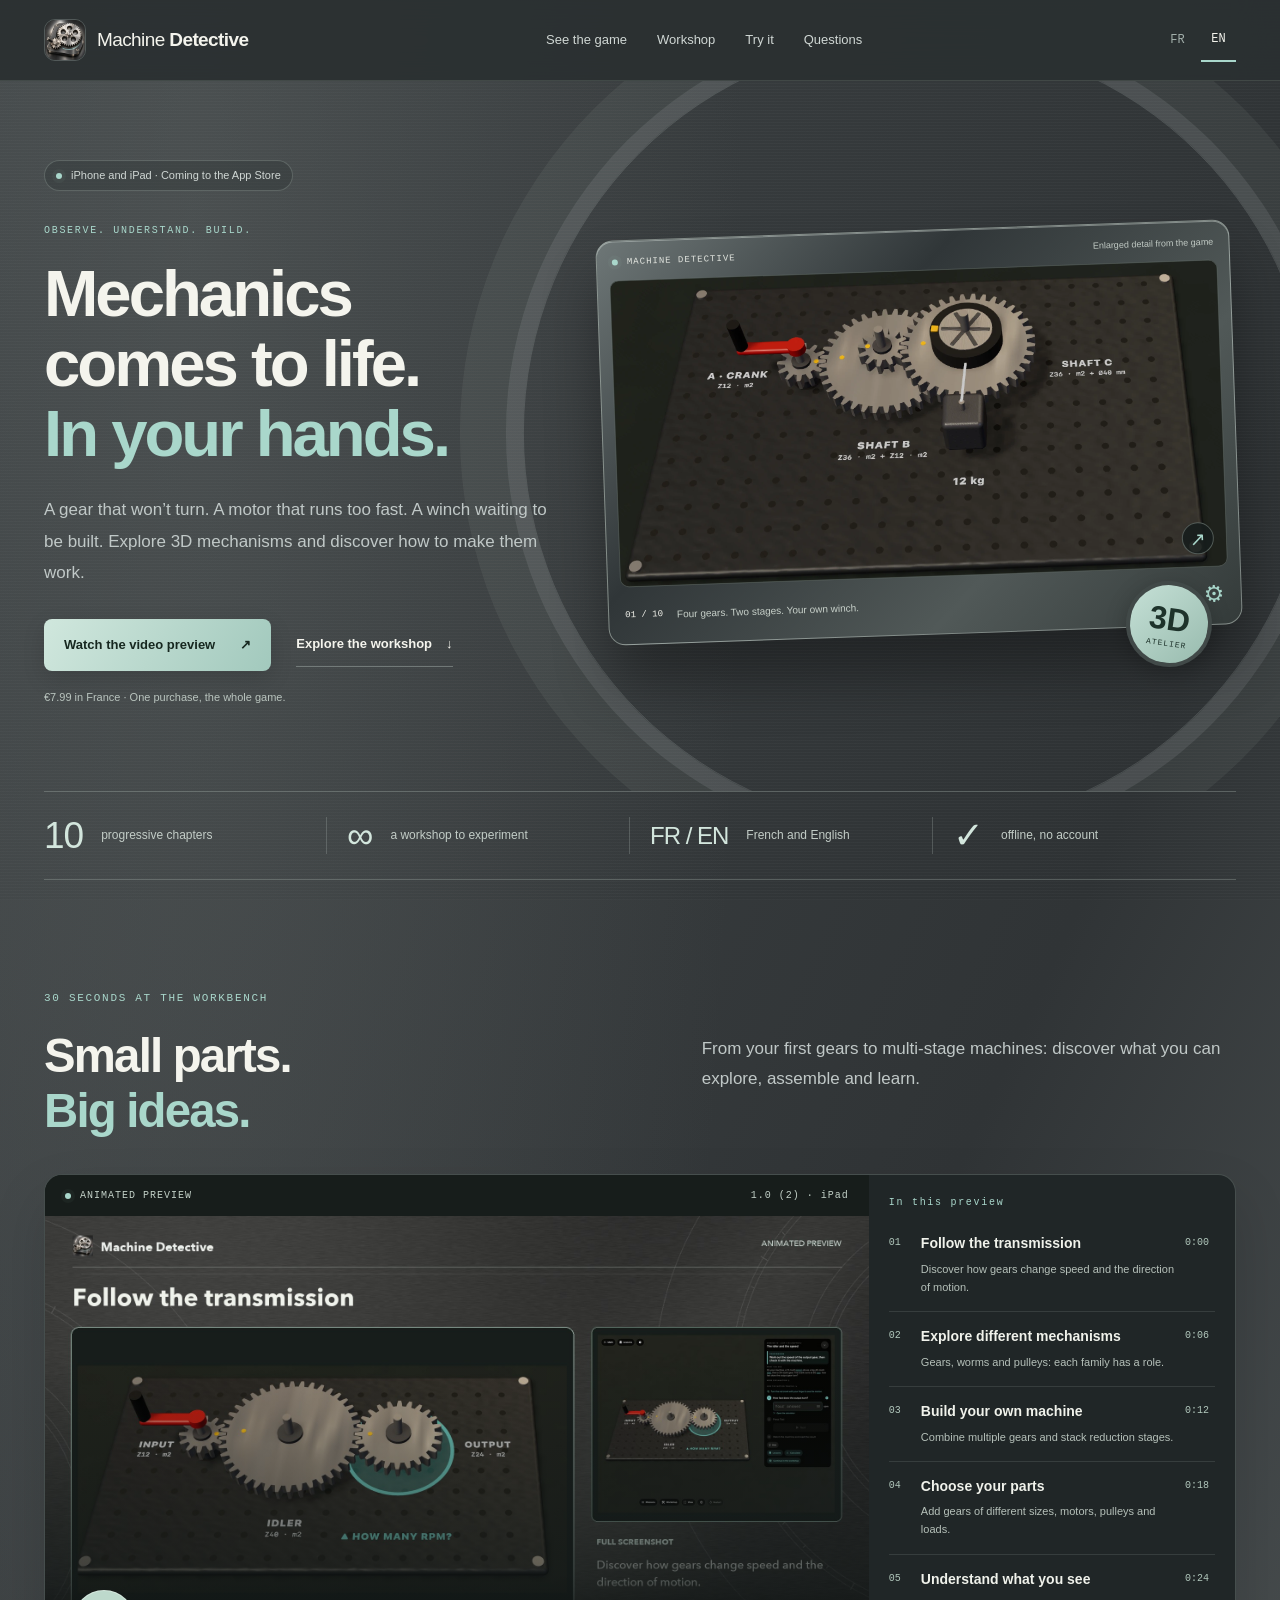
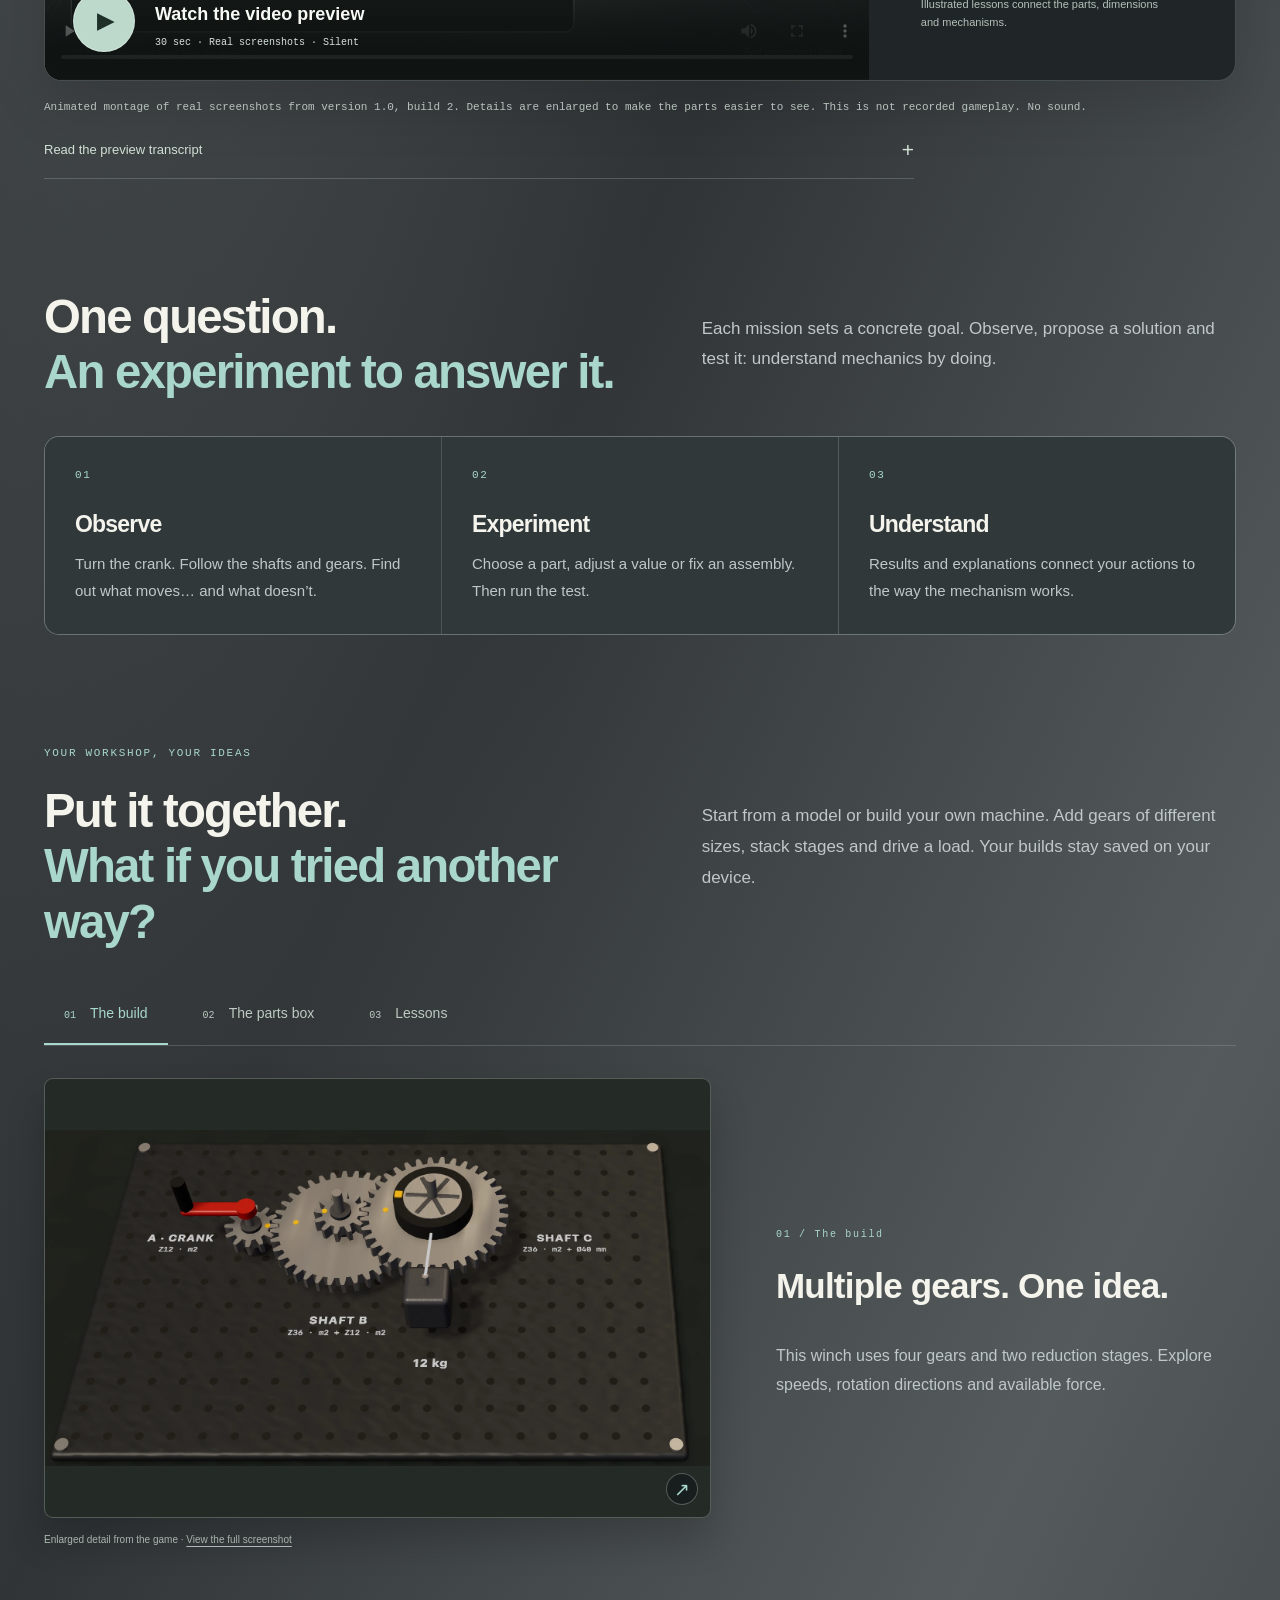
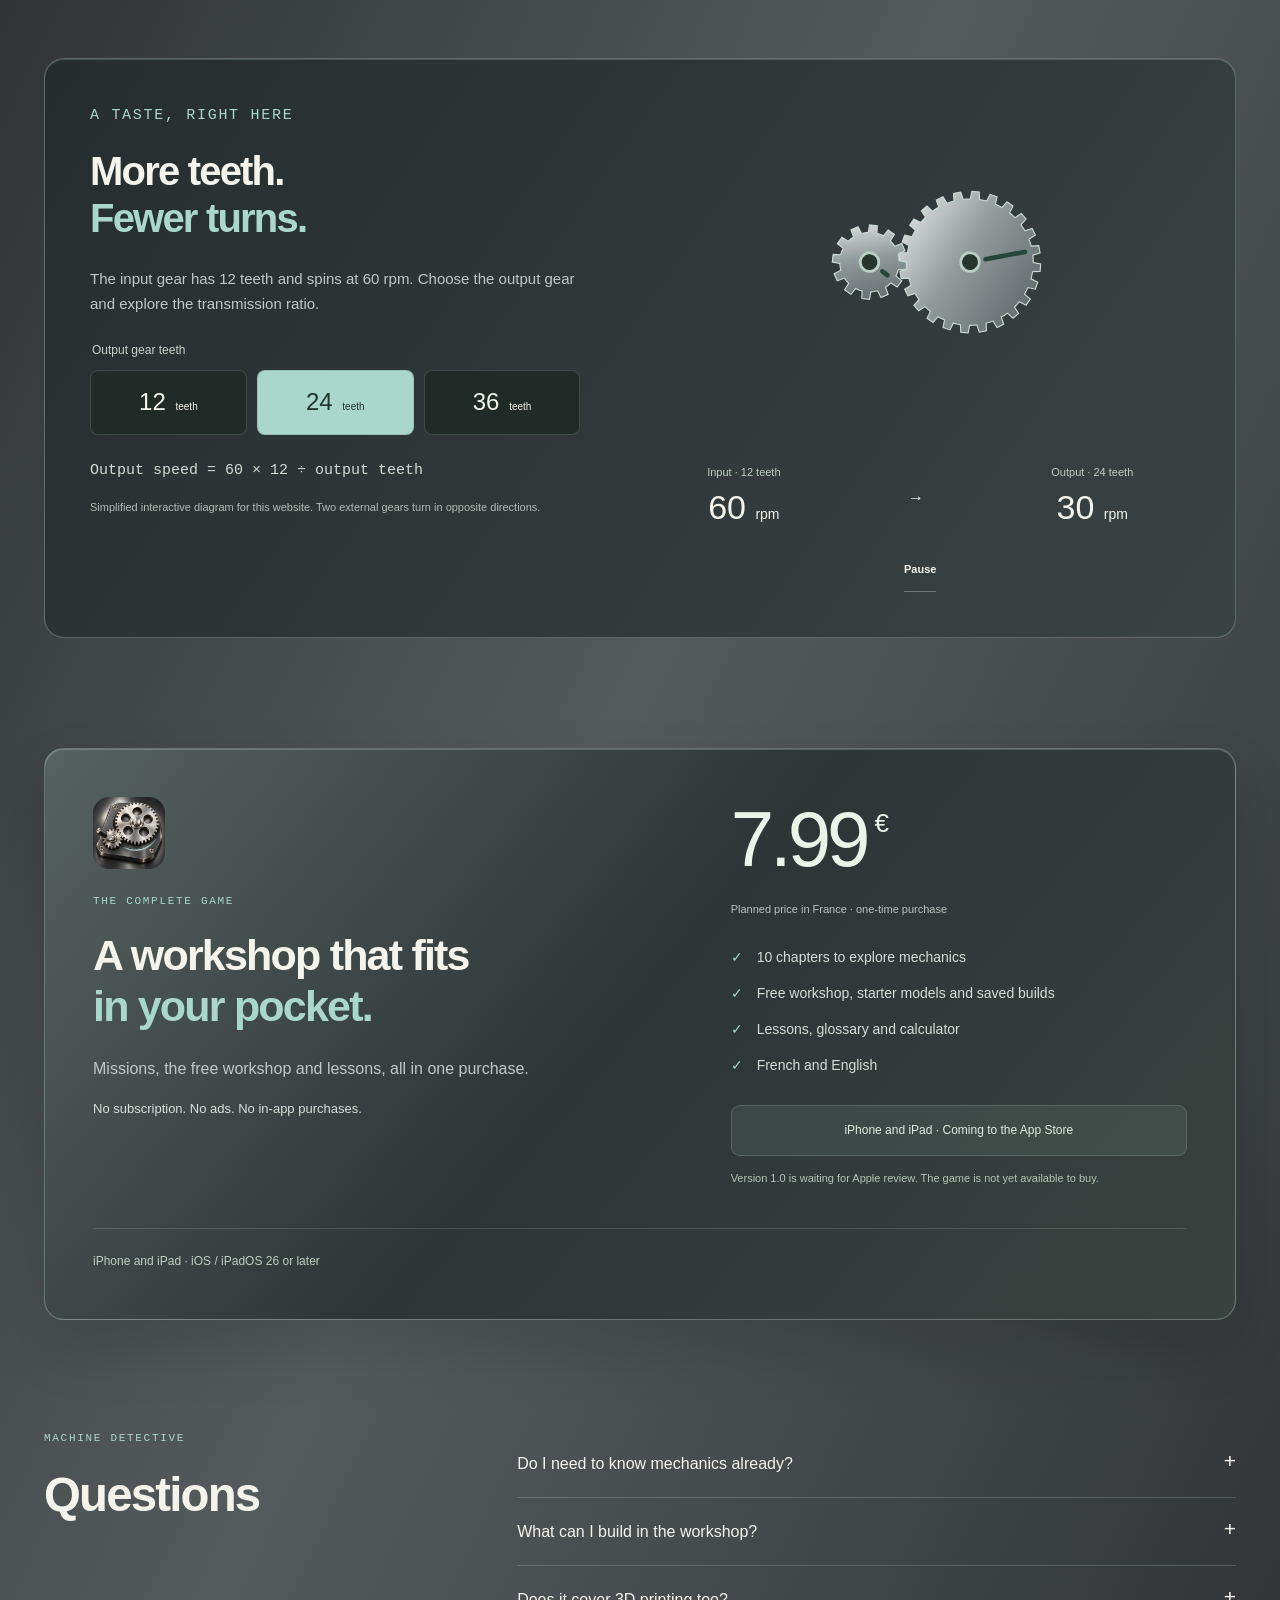
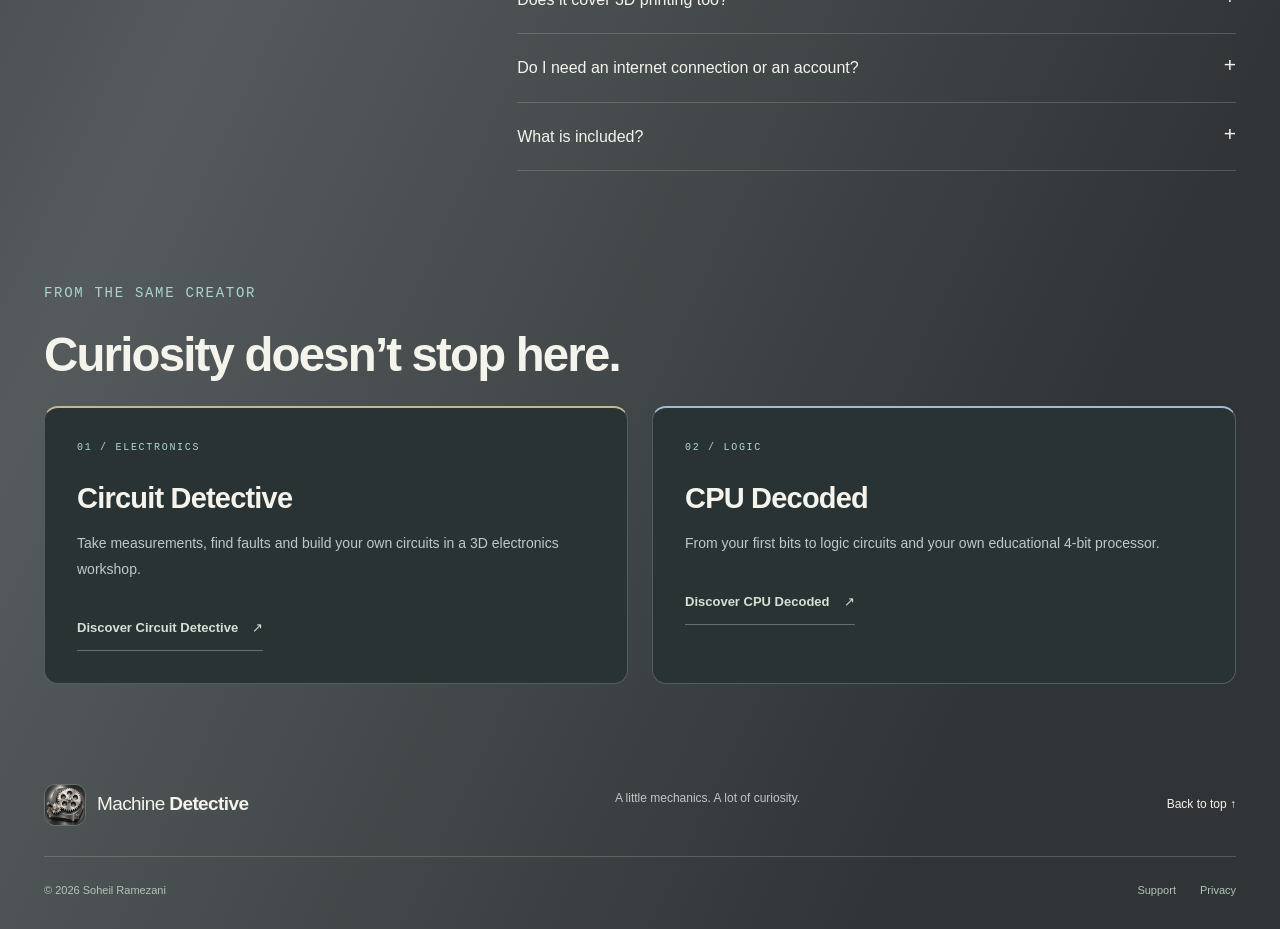
==== commit f9cbe6e3: "Add metallic bilingual Machine Detective website and zoomed video previews" ====
--- a/en/index.html
+++ b/en/index.html
@@ -6,6 +6,6 @@
 <section class="shell section-space"><div class="section-heading"><h2>One question.<br><em>An experiment to answer it.</em></h2><p>Each mission sets a concrete goal. Observe, propose a solution and test it: understand mechanics by doing.</p></div><div class="steps"><article><span class="mono">01</span><h3>Observe</h3><p>Turn the crank. Follow the shafts and gears. Find out what moves… and what doesn’t.</p></article><article><span class="mono">02</span><h3>Experiment</h3><p>Choose a part, adjust a value or fix an assembly. Then run the test.</p></article><article><span class="mono">03</span><h3>Understand</h3><p>Results and explanations connect your actions to the way the mechanism works.</p></article></div></section>
 <section class="shell section-space" id="atelier"><div class="section-heading"><div><p class="eyebrow">YOUR WORKSHOP, YOUR IDEAS</p><h2>Put it together.<br><em>What if you tried another way?</em></h2></div><p>Start from a model or build your own machine. Add gears of different sizes, stack stages and drive a load. Your builds stay saved on your device.</p></div><div class="tab-bar" role="tablist" aria-label="Workshop"><button id="tab-0" role="tab" aria-selected="true" aria-controls="panel-0" tabindex="0"><span>01</span>The build</button><button id="tab-1" role="tab" aria-selected="false" aria-controls="panel-1" tabindex="-1"><span>02</span>The parts box</button><button id="tab-2" role="tab" aria-selected="false" aria-controls="panel-2" tabindex="-1"><span>03</span>Lessons</button></div><div id="panel-0" role="tabpanel" aria-labelledby="tab-0" class="showcase-panel" ><div class="panel-photo"><button class="shot" data-lightbox="../assets/en-workshop-full.webp" data-caption="View the full screenshot" aria-label="View the full screenshot"><img src="../assets/en-workshop-detail.webp" alt="Four gears. Two stages. Your own winch." loading="lazy" decoding="async"><span class="expand" aria-hidden="true">↗</span></button><small>Enlarged detail from the game · <a href="../assets/en-workshop-full.webp">View the full screenshot</a></small></div><div><p class="eyebrow">01 / The build</p><h3>Multiple gears. One idea.</h3><p>This winch uses four gears and two reduction stages. Explore speeds, rotation directions and available force.</p></div></div><div id="panel-1" role="tabpanel" aria-labelledby="tab-1" class="showcase-panel" hidden><div class="panel-photo"><button class="shot" data-lightbox="../assets/en-parts-full.webp" data-caption="View the full screenshot" aria-label="View the full screenshot"><img src="../assets/en-parts-detail.webp" alt="Choose your parts" loading="lazy" decoding="async"><span class="expand" aria-hidden="true">↗</span></button><small>Enlarged detail from the game · <a href="../assets/en-parts-full.webp">View the full screenshot</a></small></div><div><p class="eyebrow">02 / The parts box</p><h3>The right part in the right place.</h3><p>Motors, gears, ring gears, pulleys and loads. Choose tooth counts and modules to create your own transmissions.</p></div></div><div id="panel-2" role="tabpanel" aria-labelledby="tab-2" class="showcase-panel" hidden><div class="panel-photo"><button class="shot" data-lightbox="../assets/en-course-full.webp" data-caption="View the full screenshot" aria-label="View the full screenshot"><img src="../assets/en-course-detail.webp" alt="Understand what you see" loading="lazy" decoding="async"><span class="expand" aria-hidden="true">↗</span></button><small>Enlarged detail from the game · <a href="../assets/en-course-full.webp">View the full screenshot</a></small></div><div><p class="eyebrow">03 / Lessons</p><h3>A mechanism, explained.</h3><p>Find diagrams, the glossary, calculator and step-by-step 3D explanations right in the game.</p></div></div></section>
 <section class="shell section-space" id="essayez"><div class="demo-box"><div class="demo-copy"><p class="eyebrow">A TASTE, RIGHT HERE</p><h2>More teeth.<br><em>Fewer turns.</em></h2><p>The input gear has 12 teeth and spins at 60 rpm. Choose the output gear and explore the transmission ratio.</p><fieldset><legend>Output gear teeth</legend><div class="gear-options"><button data-teeth="12" aria-pressed="false">12 <small>teeth</small></button><button data-teeth="24" aria-pressed="true">24 <small>teeth</small></button><button data-teeth="36" aria-pressed="false">36 <small>teeth</small></button></div></fieldset><p class="formula">Output speed = 60 × 12 ÷ output teeth</p><p class="demo-note">Simplified interactive diagram for this website. Two external gears turn in opposite directions.</p></div><div class="gear-demo"><svg viewBox="0 0 580 360" role="img" aria-label="The input gear has 12 teeth and spins at 60 rpm. Choose the output gear and explore the transmission ratio."><defs><linearGradient id="steel" x2="1" y2="1"><stop stop-color="#edf0ee"/><stop offset=".45" stop-color="#929c9c"/><stop offset="1" stop-color="#555f63"/></linearGradient></defs><g id="gear-a"></g><g id="gear-b"></g></svg><div class="readouts"><div><small>Input · 12 teeth</small><strong>60 <span>rpm</span></strong></div><span aria-hidden="true">→</span><div aria-live="polite" aria-atomic="true"><small>Output · <span id="output-teeth">24</span> teeth</small><strong><span id="output-speed">30</span> <span>rpm</span></strong></div></div><button id="motion" class="text-link" data-pause="Pause" data-resume="Animate" aria-pressed="false">Pause</button></div></div></section>
-<section class="shell section-space" id="inclus"><div class="purchase"><div><img class="offer-icon" src="../assets/icon.webp" width="72" height="72" alt=""><p class="eyebrow">THE COMPLETE GAME</p><h2>A workshop that fits<br><em>in your pocket.</em></h2><p>Missions, the free workshop and lessons, all in one purchase.</p><p class="promise">No subscription. No ads. No in-app purchases.</p></div><div class="offer"><div class="price">7.99<sup>€</sup></div><p class="price-note">Planned price in France · one-time purchase</p><ul><li>10 chapters to explore mechanics</li><li>Free workshop, starter models and saved builds</li><li>Lessons, glossary and calculator</li><li>French and English</li></ul><p class="coming-soon">iPhone and iPad · Coming to the App Store</p><small>Version 1.0 is in preparation. The game is not yet available to buy.</small></div><div class="compatibility">iPhone and iPad · iOS / iPadOS 26 or later</div></div></section>
+<section class="shell section-space" id="inclus"><div class="purchase"><div><img class="offer-icon" src="../assets/icon.webp" width="72" height="72" alt=""><p class="eyebrow">THE COMPLETE GAME</p><h2>A workshop that fits<br><em>in your pocket.</em></h2><p>Missions, the free workshop and lessons, all in one purchase.</p><p class="promise">No subscription. No ads. No in-app purchases.</p></div><div class="offer"><div class="price">7.99<sup>€</sup></div><p class="price-note">Planned price in France · one-time purchase</p><ul><li>10 chapters to explore mechanics</li><li>Free workshop, starter models and saved builds</li><li>Lessons, glossary and calculator</li><li>French and English</li></ul><p class="coming-soon">iPhone and iPad · Coming to the App Store</p><small>Version 1.0 is waiting for Apple review. The game is not yet available to buy.</small></div><div class="compatibility">iPhone and iPad · iOS / iPadOS 26 or later</div></div></section>
 <section class="shell section-space faq" id="faq"><div><p class="eyebrow">MACHINE DETECTIVE</p><h2>Questions</h2></div><div><details><summary>Do I need to know mechanics already?<span aria-hidden="true">+</span></summary><p>No. The first missions start with a wheel and a crank. Speed, force and transmission are introduced gradually, with lessons to revisit each idea.</p></details><details><summary>What can I build in the workshop?<span aria-hidden="true">+</span></summary><p>Mechanisms with shafts, gears, motors, pulleys and loads. Starter builds include a multi-stage winch. Change the parts and save your own projects.</p></details><details><summary>Does it cover 3D printing too?<span aria-hidden="true">+</span></summary><p>Some missions connect mechanisms to printer axes, belts and steps per millimetre. The game explains principles; it does not replace real machine specifications.</p></details><details><summary>Do I need an internet connection or an account?<span aria-hidden="true">+</span></summary><p>After downloading, the game works offline without an account. Progress and builds stay on your device, with no cross-device sync.</p></details><details><summary>What is included?<span aria-hidden="true">+</span></summary><p>All missions, the workshop and lessons. The planned price in France is €7.99. Prices in other countries will be shown in the App Store.</p></details></div></section><section class="shell section-space related"><p class="eyebrow">FROM THE SAME CREATOR</p><h2>Curiosity doesn’t stop here.</h2><div class="related-grid"><article><span class="mono">01 / ELECTRONICS</span><h3>Circuit Detective</h3><p>Take measurements, find faults and build your own circuits in a 3D electronics workshop.</p><a class="text-link" href="https://xerxex52.github.io/Circuit-Detective/">Discover Circuit Detective <span aria-hidden="true">↗</span></a></article><article><span class="mono">02 / LOGIC</span><h3>CPU Decoded</h3><p>From your first bits to logic circuits and your own educational 4-bit processor.</p><a class="text-link" href="https://xerxex52.github.io/CPU-Decoded/">Discover CPU Decoded <span aria-hidden="true">↗</span></a></article></div></section></main>
 <footer class="shell"><div class="footer-top"><a class="brand" href="../index.html"><img src="../assets/icon.webp" width="42" height="42" alt=""><span>Machine <b>Detective</b></span></a><p>A little mechanics. A lot of curiosity.</p><a href="#top">Back to top ↑</a></div><div class="footer-bottom"><span>© 2026 Soheil Ramezani</span><nav><a href="../support.html#en">Support</a><a href="../privacy.html#en">Privacy</a></nav></div></footer><dialog id="lightbox" aria-label="View the full screenshot"><button class="lightbox-close" aria-label="Close" autofocus>×</button><figure><img alt=""><figcaption></figcaption></figure></dialog></body></html>
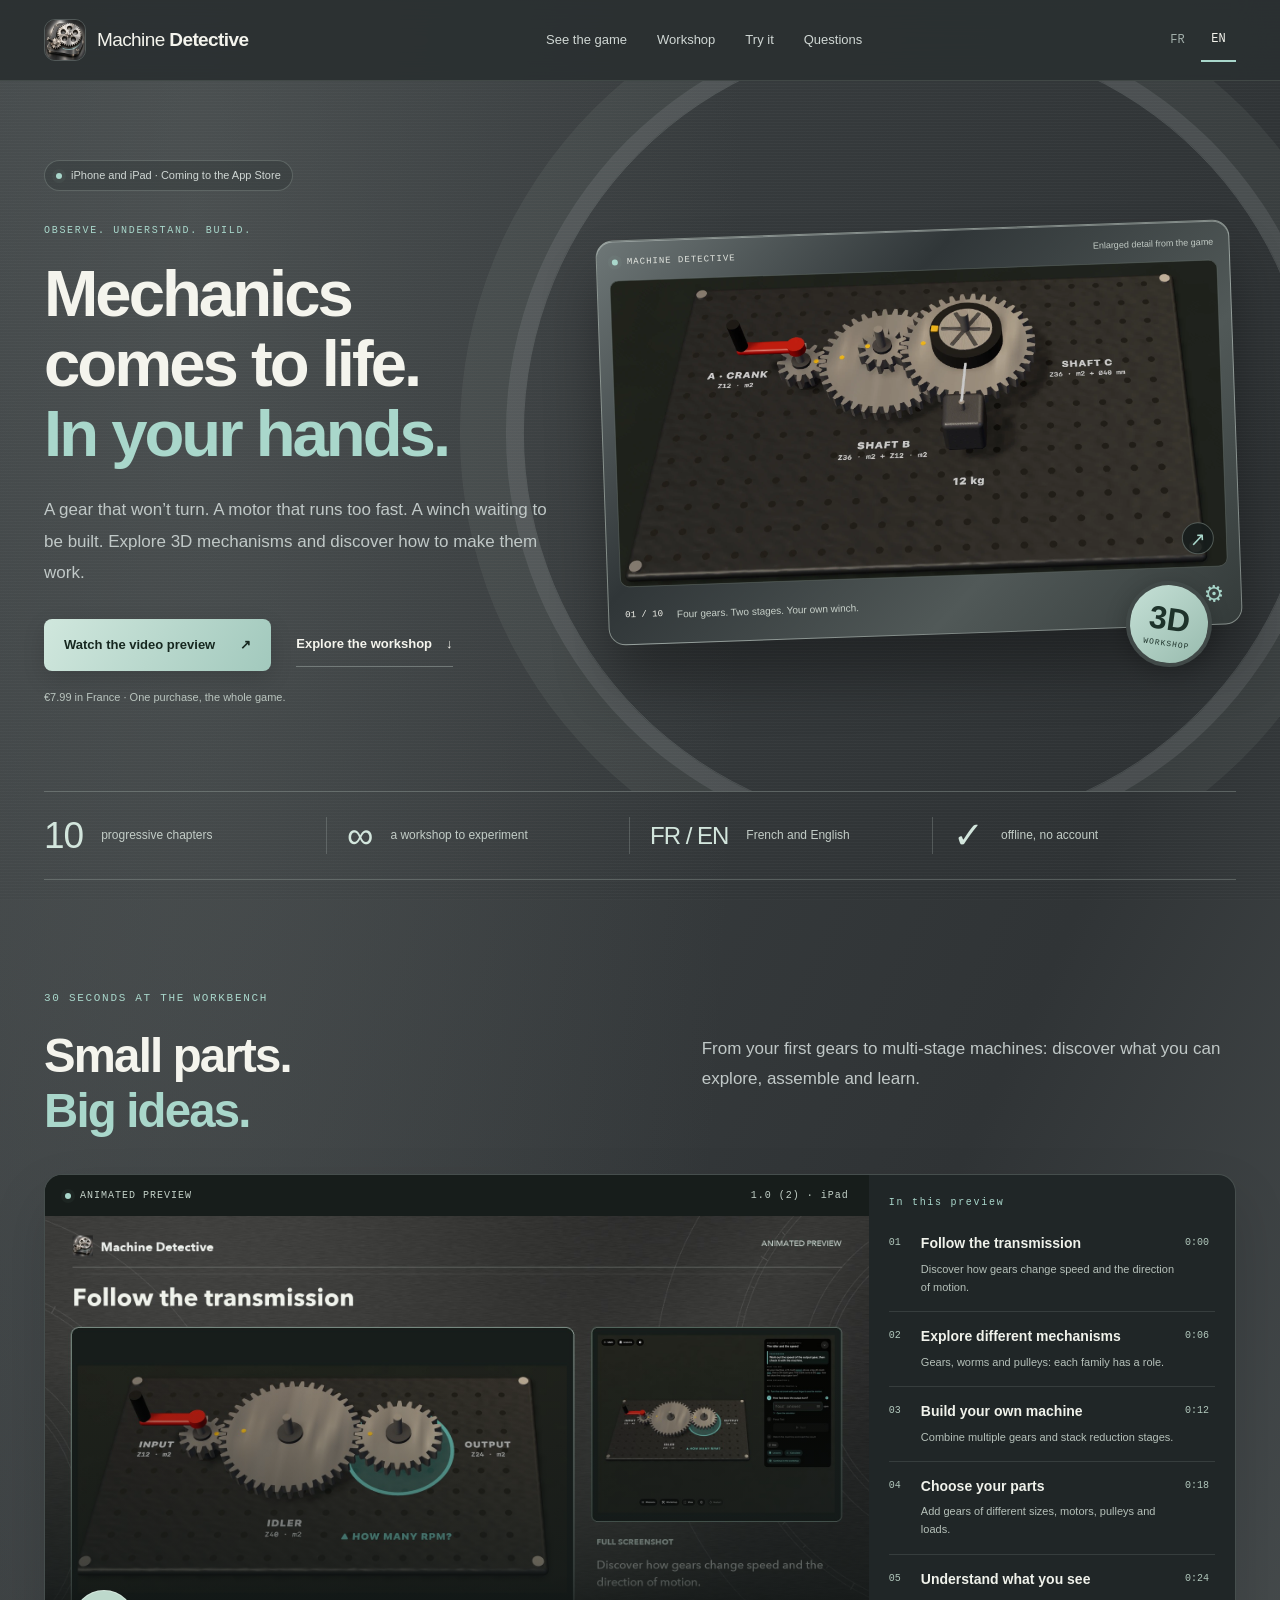
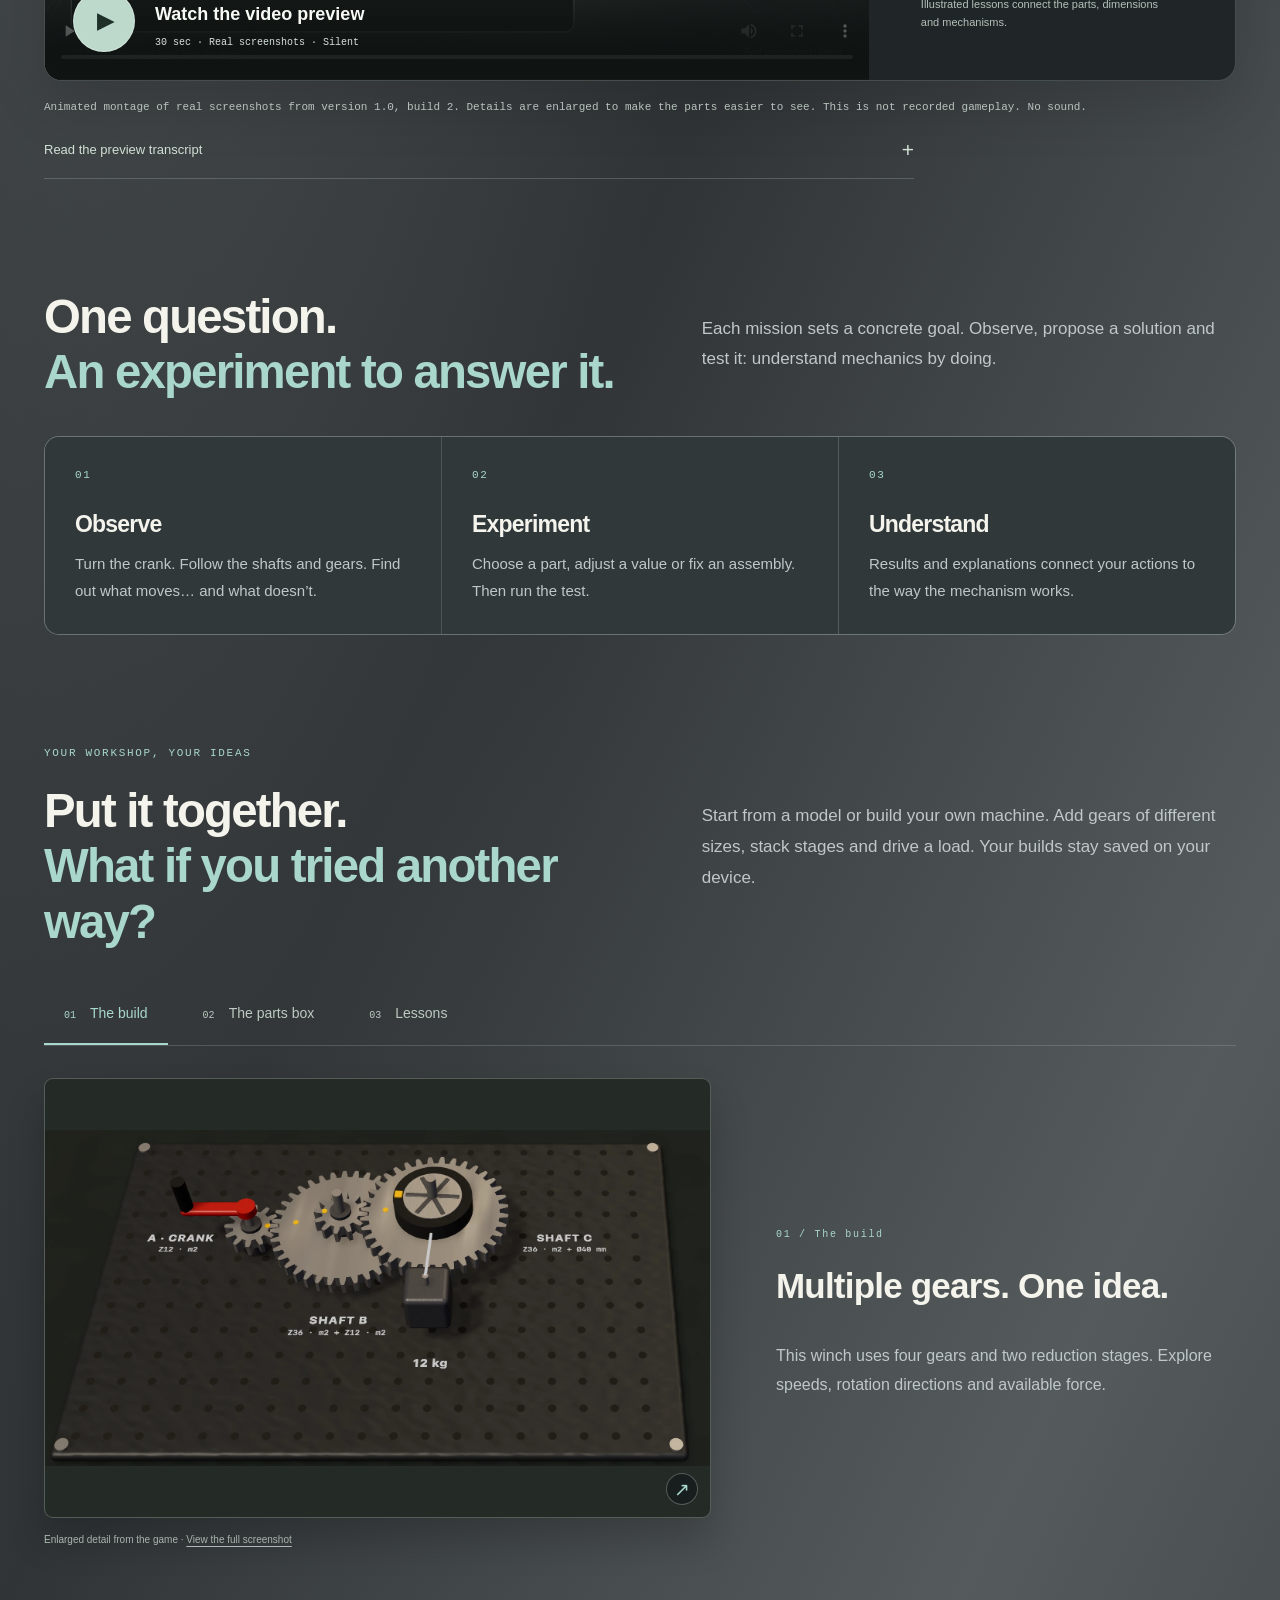
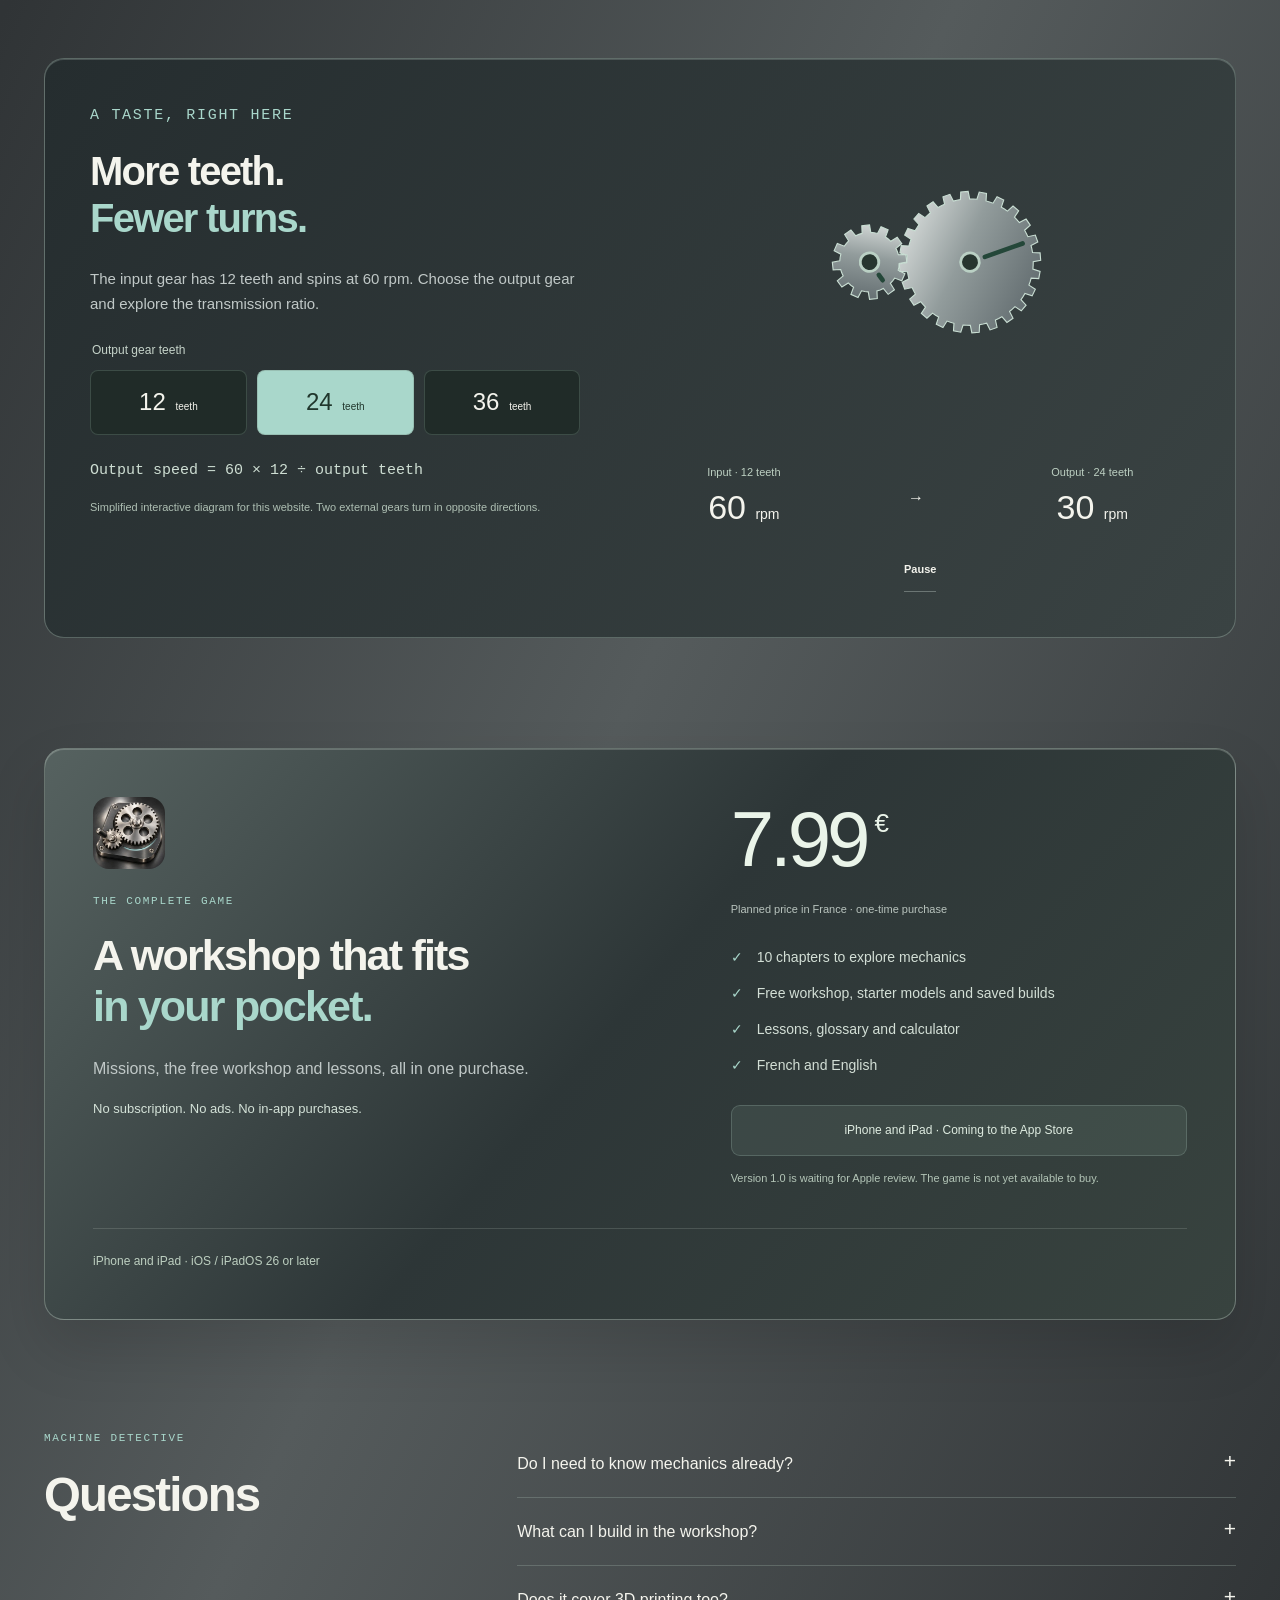
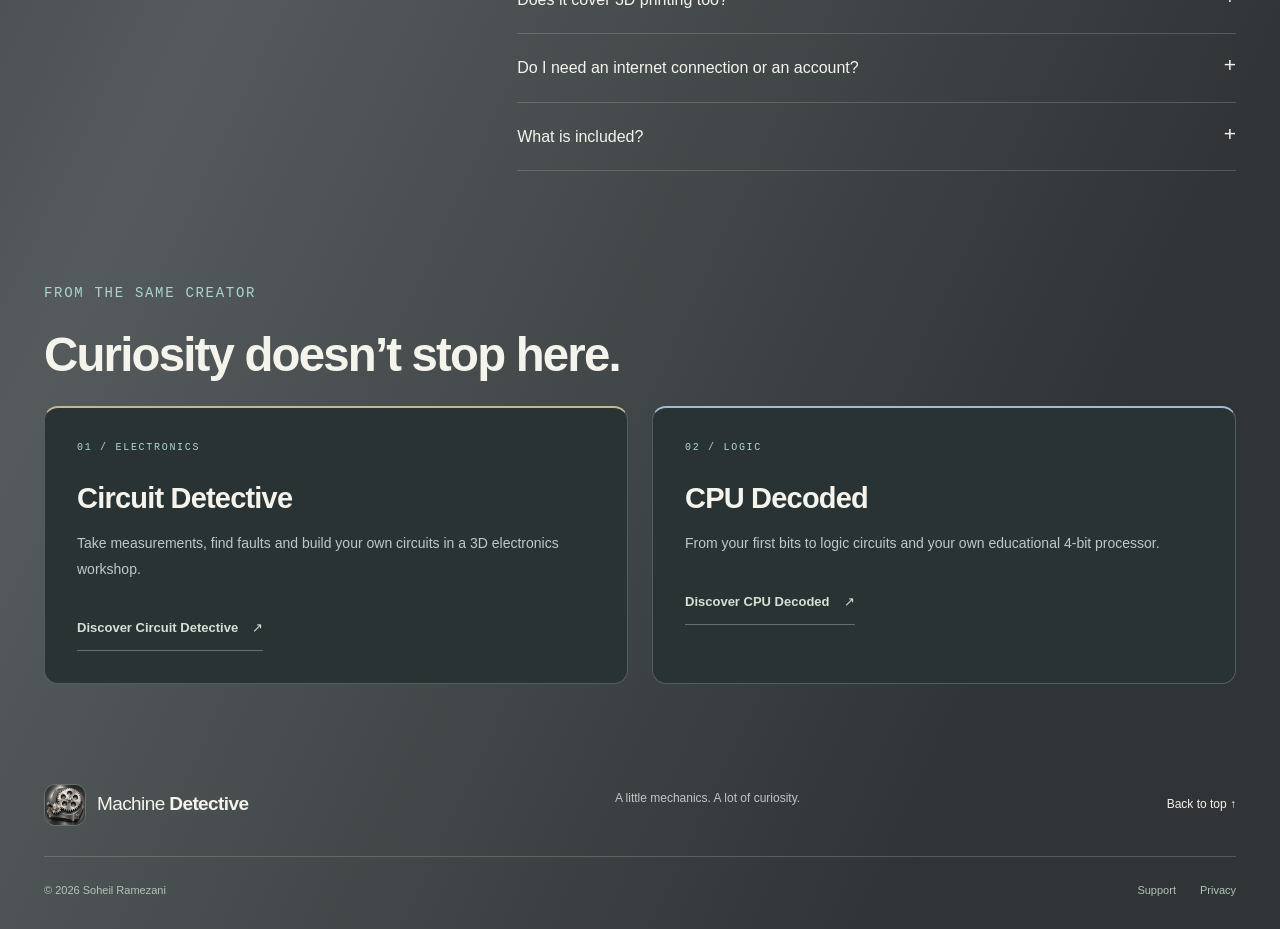
==== commit 83b1c363: "Add metallic bilingual Machine Detective website and zoomed video previews" ====
--- a/en/index.html
+++ b/en/index.html
@@ -1,6 +1,6 @@
 <!doctype html><html lang="en"><head><meta charset="utf-8"><meta name="viewport" content="width=device-width,initial-scale=1"><meta name="theme-color" content="#36393b"><title>Machine Detective — Mechanics in your hands</title><meta name="description" content="A gear that won’t turn. A motor that runs too fast. A winch waiting to be built. Explore 3D mechanisms and discover how to make them work."><link rel="canonical" href="https://xerxex52.github.io/Machine-Detective-site/en/"><link rel="alternate" hreflang="fr" href="https://xerxex52.github.io/Machine-Detective-site/"><link rel="alternate" hreflang="en" href="https://xerxex52.github.io/Machine-Detective-site/en/"><meta property="og:title" content="Machine Detective"><meta property="og:description" content="A gear that won’t turn. A motor that runs too fast. A winch waiting to be built. Explore 3D mechanisms and discover how to make them work."><meta property="og:type" content="website"><meta property="og:url" content="https://xerxex52.github.io/Machine-Detective-site/en/"><meta property="og:image" content="https://xerxex52.github.io/Machine-Detective-site/assets/en-social.jpg"><meta name="twitter:card" content="summary_large_image"><link rel="icon" href="../assets/favicon.png"><link rel="stylesheet" href="../landing.css"><script src="../site.js" defer></script></head><body id="top"><a class="skip" href="#main">Skip to content</a>
 <header class="site-header"><div class="nav-shell"><a class="brand" href="../index.html"><img src="../assets/icon.webp" width="42" height="42" alt=""><span>Machine <b>Detective</b></span></a><nav id="navigation" aria-label="Navigation"><a href="#film">See the game</a><a href="#atelier">Workshop</a><a href="#essayez">Try it</a><a href="#faq">Questions</a></nav><div class="header-actions"><div class="languages" aria-label="Languages"><a href="../index.html" lang="fr" hreflang="fr" >FR</a><a href="../en/index.html" lang="en" hreflang="en" aria-current=page>EN</a></div><button class="menu-toggle" aria-label="Menu" aria-expanded="false" aria-controls="navigation"><span></span><span></span></button></div></div></header>
-<main id="main"><section class="hero shell"><div class="hero-copy"><p class="availability"><i></i>iPhone and iPad · Coming to the App Store</p><p class="eyebrow">OBSERVE. UNDERSTAND. BUILD.</p><h1>Mechanics<br>comes to life.<br><em>In your hands.</em></h1><p class="lead">A gear that won’t turn. A motor that runs too fast. A winch waiting to be built. Explore 3D mechanisms and discover how to make them work.</p><div class="hero-actions"><a class="button primary" href="#film">Watch the video preview<span aria-hidden="true">↗</span></a><a class="text-link" href="#atelier">Explore the workshop<span aria-hidden="true">↓</span></a></div><p class="price-note">€7.99 in France · One purchase, the whole game.</p></div><div class="hero-visual"><div class="orbit" aria-hidden="true"></div><div class="metal-frame"><div class="frame-top"><i></i><span>MACHINE DETECTIVE</span><span>Enlarged detail from the game</span></div><button class="shot" data-lightbox="../assets/en-workshop-full.webp" data-caption="View the full screenshot" aria-label="View the full screenshot"><img src="../assets/en-workshop-detail.webp" alt="Four gears. Two stages. Your own winch." loading="lazy" decoding="async"><span class="expand" aria-hidden="true">↗</span></button><div class="frame-bottom"><span>01 / 10</span><p>Four gears. Two stages. Your own winch.</p><span aria-hidden="true">⚙</span></div></div><div class="stamp" aria-hidden="true"><b>3D</b><span>ATELIER</span></div></div></section>
+<main id="main"><section class="hero shell"><div class="hero-copy"><p class="availability"><i></i>iPhone and iPad · Coming to the App Store</p><p class="eyebrow">OBSERVE. UNDERSTAND. BUILD.</p><h1>Mechanics<br>comes to life.<br><em>In your hands.</em></h1><p class="lead">A gear that won’t turn. A motor that runs too fast. A winch waiting to be built. Explore 3D mechanisms and discover how to make them work.</p><div class="hero-actions"><a class="button primary" href="#film">Watch the video preview<span aria-hidden="true">↗</span></a><a class="text-link" href="#atelier">Explore the workshop<span aria-hidden="true">↓</span></a></div><p class="price-note">€7.99 in France · One purchase, the whole game.</p></div><div class="hero-visual"><div class="orbit" aria-hidden="true"></div><div class="metal-frame"><div class="frame-top"><i></i><span>MACHINE DETECTIVE</span><span>Enlarged detail from the game</span></div><button class="shot" data-lightbox="../assets/en-workshop-full.webp" data-caption="View the full screenshot" aria-label="View the full screenshot"><img src="../assets/en-workshop-detail.webp" alt="Four gears. Two stages. Your own winch." loading="lazy" decoding="async"><span class="expand" aria-hidden="true">↗</span></button><div class="frame-bottom"><span>01 / 10</span><p>Four gears. Two stages. Your own winch.</p><span aria-hidden="true">⚙</span></div></div><div class="stamp" aria-hidden="true"><b>3D</b><span>WORKSHOP</span></div></div></section>
 <div class="shell"><div class="stats"><div><strong>10</strong><span>progressive chapters</span></div><div><strong>∞</strong><span>a workshop to experiment</span></div><div><strong>FR / EN</strong><span>French and English</span></div><div><strong>✓</strong><span>offline, no account</span></div></div></div>
 <section class="shell section-space" id="film"><div class="section-heading"><div><p class="eyebrow">30 SECONDS AT THE WORKBENCH</p><h2>Small parts.<br><em>Big ideas.</em></h2></div><p>From your first gears to multi-stage machines: discover what you can explore, assemble and learn.</p></div><div class="film-stage"><div class="film-screen"><div class="film-topline"><span><i></i>ANIMATED PREVIEW</span><span>1.0 (2) · iPad</span></div><div class="video-frame"><video id="gameplay" controls playsinline preload="none" poster="../assets/en-poster.jpg" width="1920" height="1080" aria-label="Watch the video preview"><source src="../assets/en-preview.mp4" type="video/mp4"><track kind="captions" src="../assets/en-preview.vtt" srclang="en" label="English"><a href="../assets/en-preview.mp4">Watch the video preview</a></video><button class="film-play" hidden><span class="play-disc" aria-hidden="true">▶</span><span>Watch the video preview<small>30 sec · Real screenshots · Silent</small></span></button></div></div><aside class="chapters"><p class="eyebrow">In this preview</p><button class="chapter" data-seek="0"><span class="chapter-index">01</span><span><strong>Follow the transmission</strong><small>Discover how gears change speed and the direction of motion.</small></span><time>0:00</time></button><button class="chapter" data-seek="6"><span class="chapter-index">02</span><span><strong>Explore different mechanisms</strong><small>Gears, worms and pulleys: each family has a role.</small></span><time>0:06</time></button><button class="chapter" data-seek="12"><span class="chapter-index">03</span><span><strong>Build your own machine</strong><small>Combine multiple gears and stack reduction stages.</small></span><time>0:12</time></button><button class="chapter" data-seek="18"><span class="chapter-index">04</span><span><strong>Choose your parts</strong><small>Add gears of different sizes, motors, pulleys and loads.</small></span><time>0:18</time></button><button class="chapter" data-seek="24"><span class="chapter-index">05</span><span><strong>Understand what you see</strong><small>Illustrated lessons connect the parts, dimensions and mechanisms.</small></span><time>0:24</time></button></aside></div><p class="film-caption">Animated montage of real screenshots from version 1.0, build 2. Details are enlarged to make the parts easier to see. This is not recorded gameplay. No sound.</p><details class="transcript"><summary>Read the preview transcript<span aria-hidden="true">+</span></summary><p><strong>0:00 — Follow the transmission.</strong> Discover how gears change speed and the direction of motion.</p><p><strong>0:06 — Explore different mechanisms.</strong> Gears, worms and pulleys: each family has a role.</p><p><strong>0:12 — Build your own machine.</strong> Combine multiple gears and stack reduction stages.</p><p><strong>0:18 — Choose your parts.</strong> Add gears of different sizes, motors, pulleys and loads.</p><p><strong>0:24 — Understand what you see.</strong> Illustrated lessons connect the parts, dimensions and mechanisms.</p></details></section>
 <section class="shell section-space"><div class="section-heading"><h2>One question.<br><em>An experiment to answer it.</em></h2><p>Each mission sets a concrete goal. Observe, propose a solution and test it: understand mechanics by doing.</p></div><div class="steps"><article><span class="mono">01</span><h3>Observe</h3><p>Turn the crank. Follow the shafts and gears. Find out what moves… and what doesn’t.</p></article><article><span class="mono">02</span><h3>Experiment</h3><p>Choose a part, adjust a value or fix an assembly. Then run the test.</p></article><article><span class="mono">03</span><h3>Understand</h3><p>Results and explanations connect your actions to the way the mechanism works.</p></article></div></section>
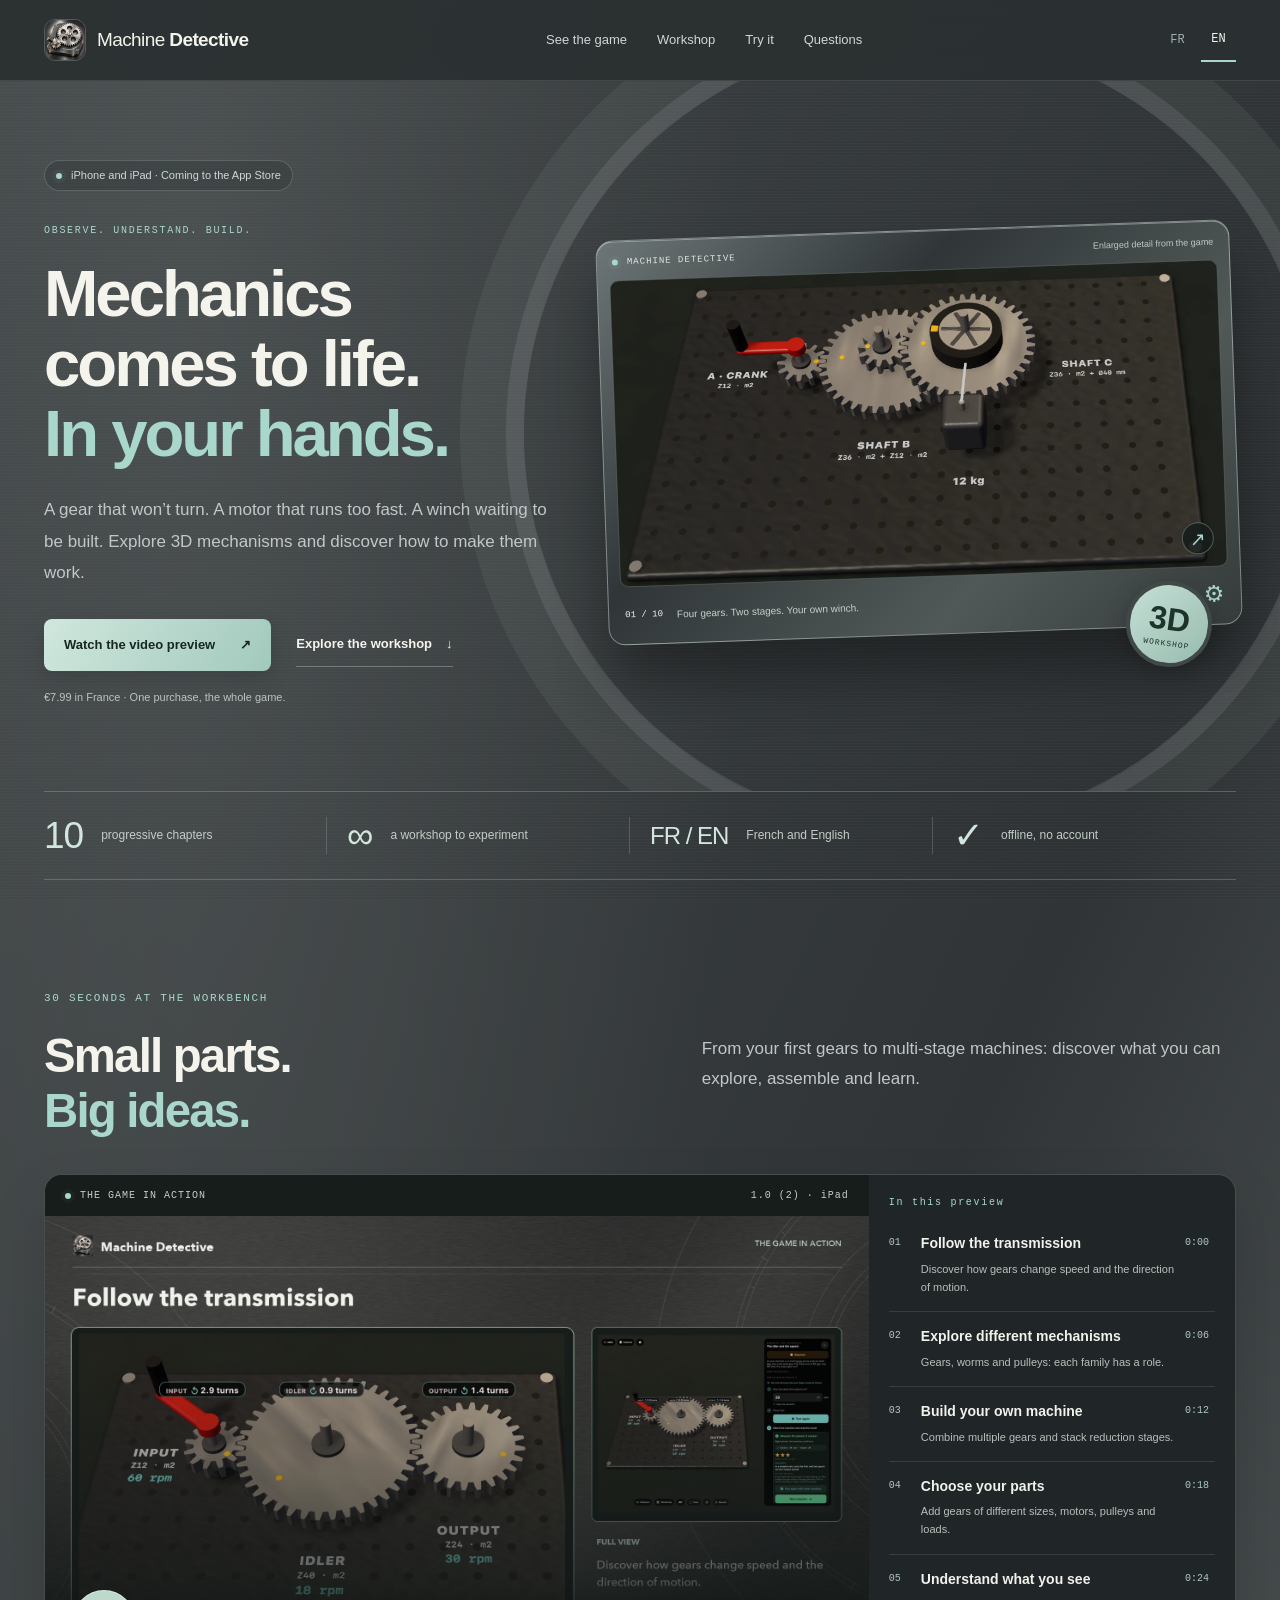
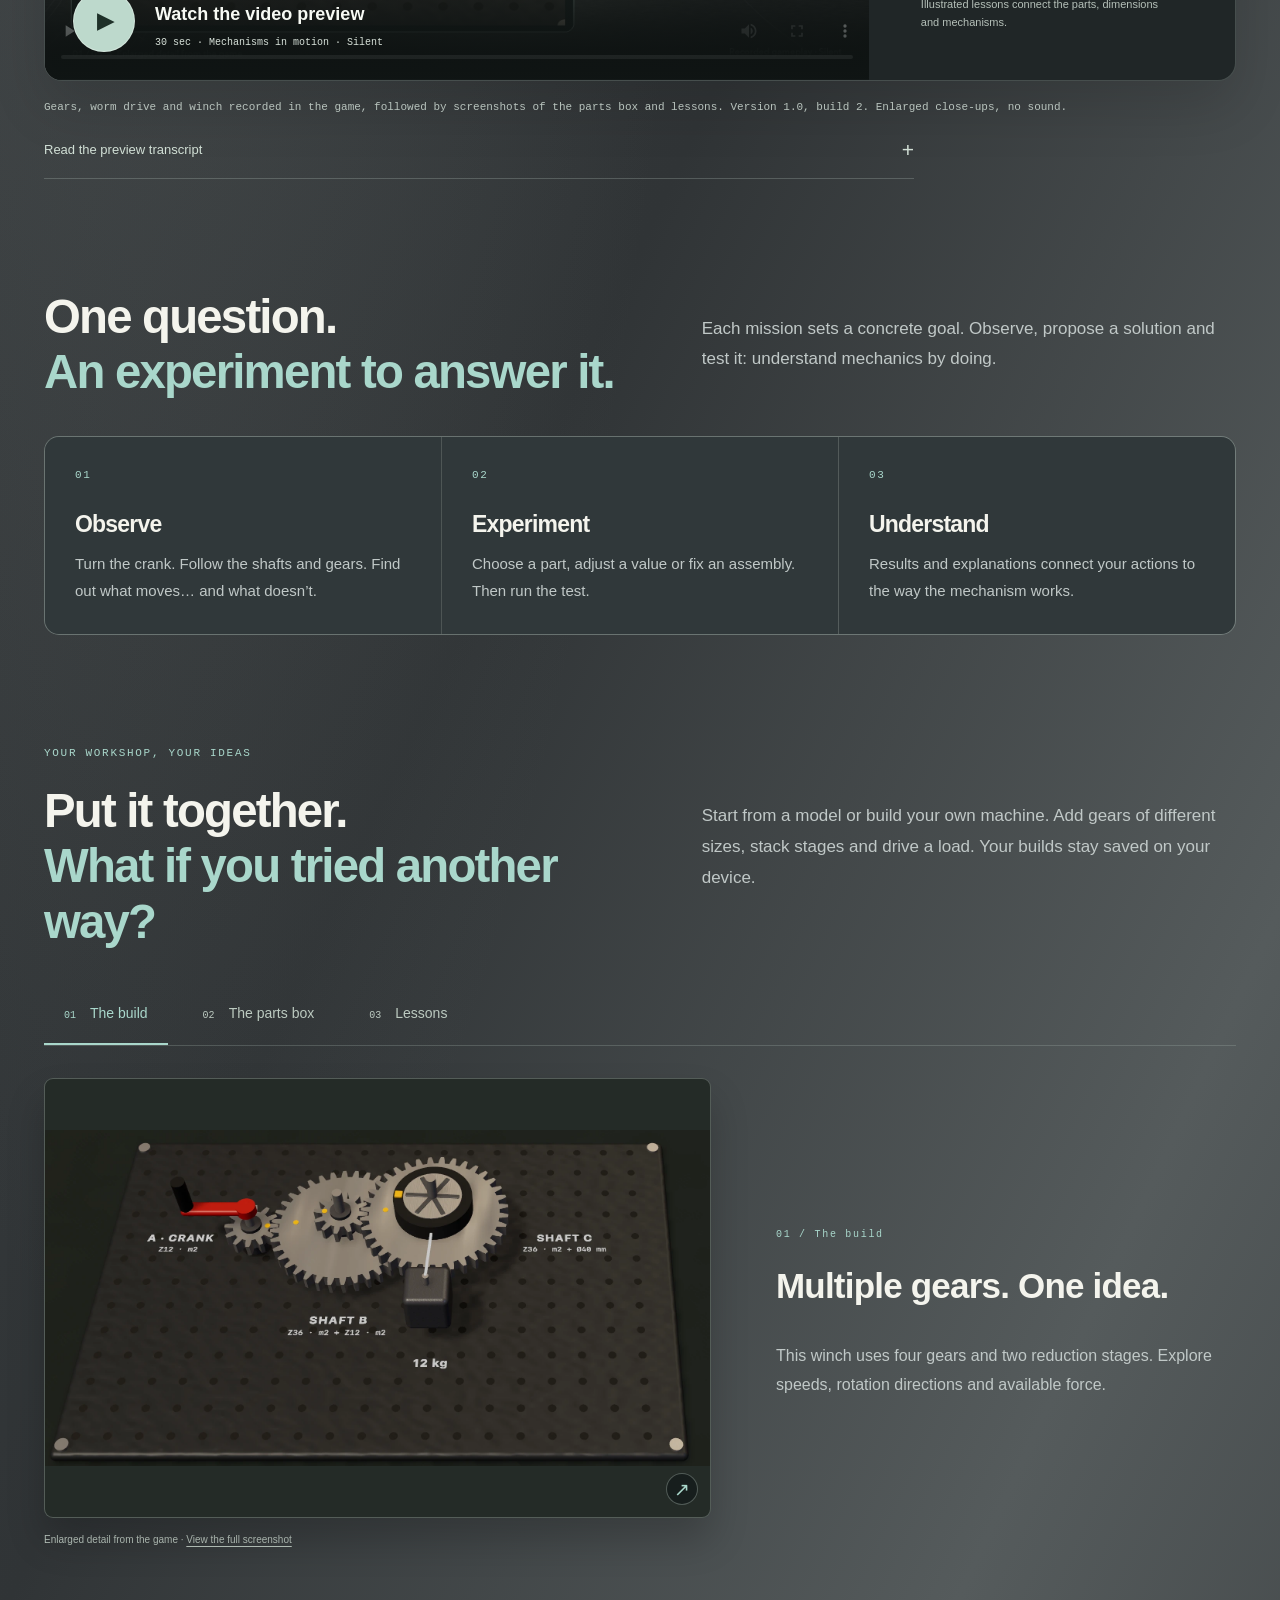
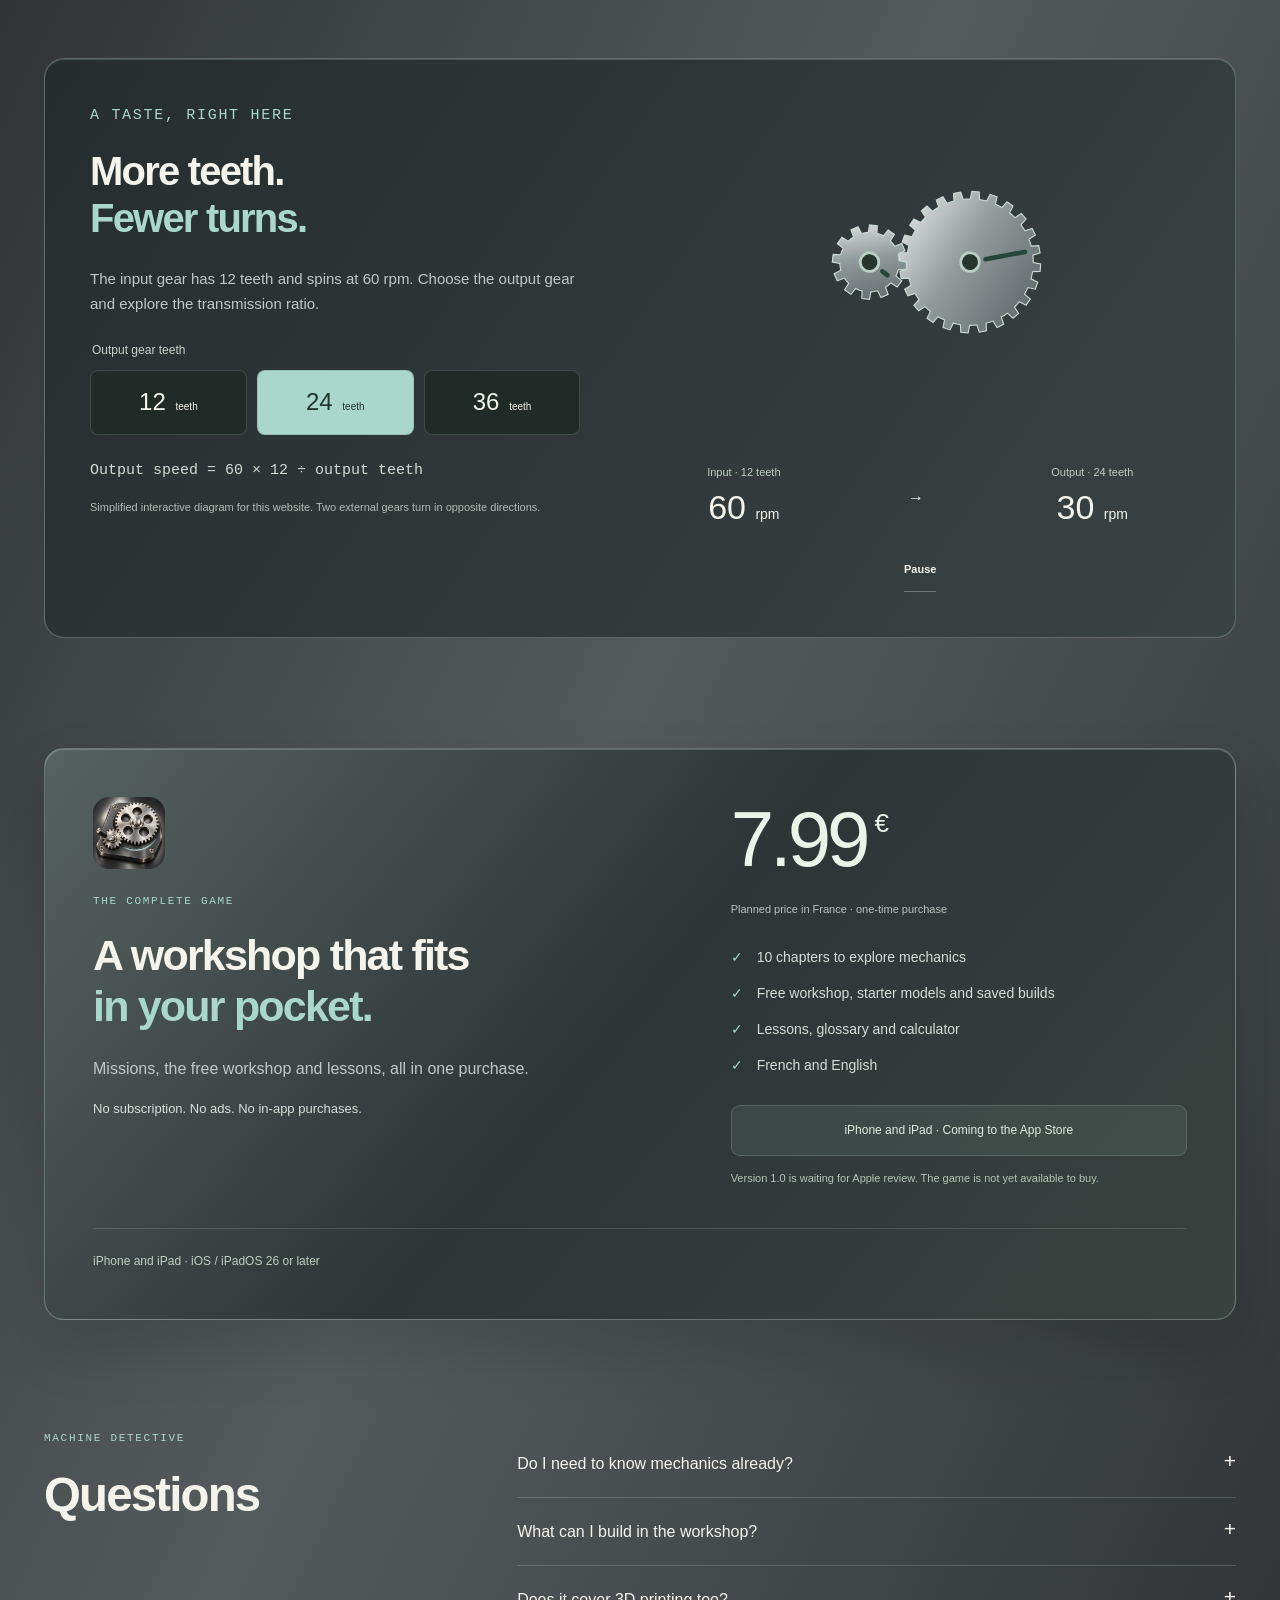
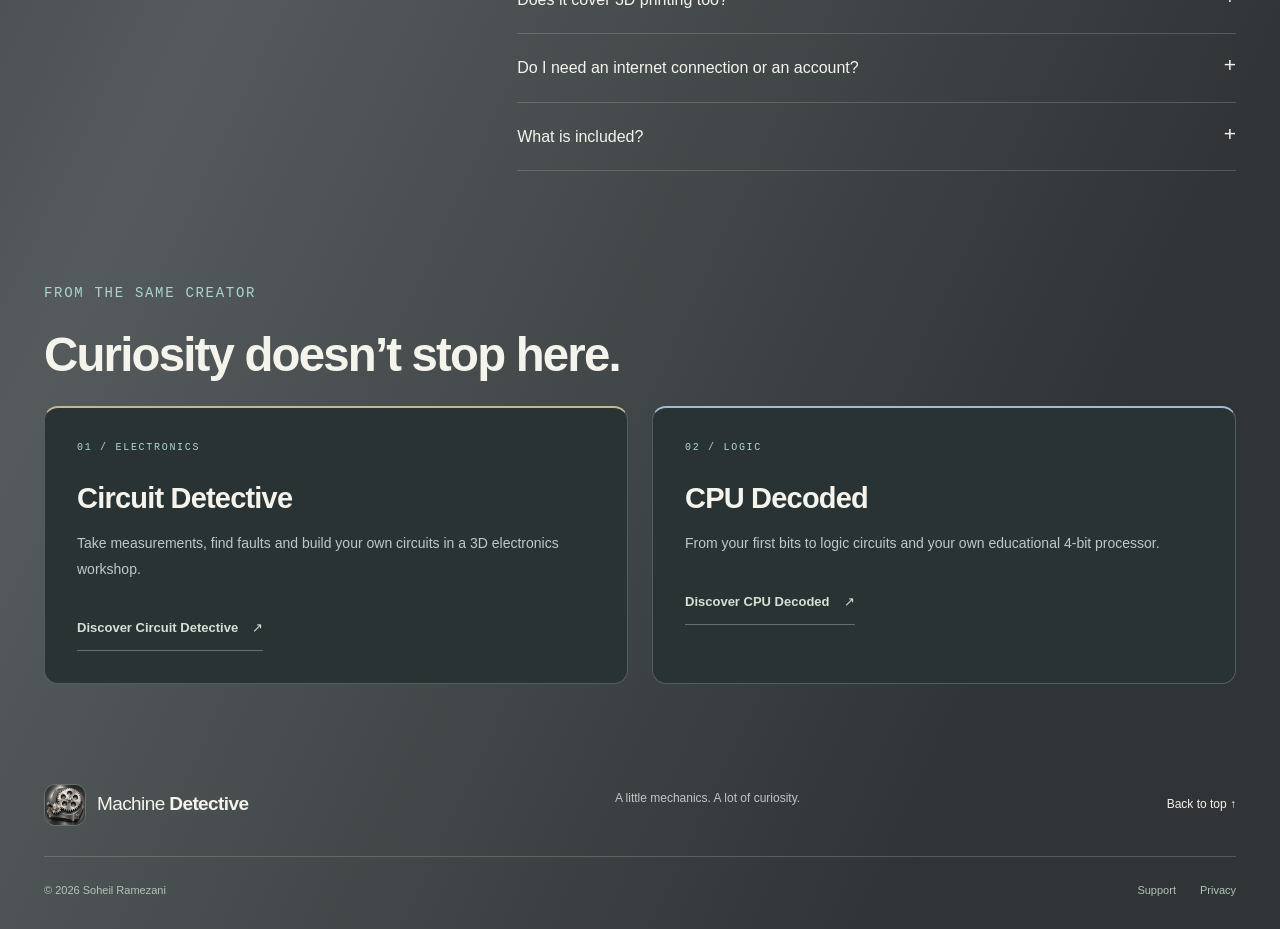
==== commit d87dbe3b: "Replace static video previews with real rotating mechanisms" ====
--- a/en/index.html
+++ b/en/index.html
@@ -2,7 +2,7 @@
 <header class="site-header"><div class="nav-shell"><a class="brand" href="../index.html"><img src="../assets/icon.webp" width="42" height="42" alt=""><span>Machine <b>Detective</b></span></a><nav id="navigation" aria-label="Navigation"><a href="#film">See the game</a><a href="#atelier">Workshop</a><a href="#essayez">Try it</a><a href="#faq">Questions</a></nav><div class="header-actions"><div class="languages" aria-label="Languages"><a href="../index.html" lang="fr" hreflang="fr" >FR</a><a href="../en/index.html" lang="en" hreflang="en" aria-current=page>EN</a></div><button class="menu-toggle" aria-label="Menu" aria-expanded="false" aria-controls="navigation"><span></span><span></span></button></div></div></header>
 <main id="main"><section class="hero shell"><div class="hero-copy"><p class="availability"><i></i>iPhone and iPad · Coming to the App Store</p><p class="eyebrow">OBSERVE. UNDERSTAND. BUILD.</p><h1>Mechanics<br>comes to life.<br><em>In your hands.</em></h1><p class="lead">A gear that won’t turn. A motor that runs too fast. A winch waiting to be built. Explore 3D mechanisms and discover how to make them work.</p><div class="hero-actions"><a class="button primary" href="#film">Watch the video preview<span aria-hidden="true">↗</span></a><a class="text-link" href="#atelier">Explore the workshop<span aria-hidden="true">↓</span></a></div><p class="price-note">€7.99 in France · One purchase, the whole game.</p></div><div class="hero-visual"><div class="orbit" aria-hidden="true"></div><div class="metal-frame"><div class="frame-top"><i></i><span>MACHINE DETECTIVE</span><span>Enlarged detail from the game</span></div><button class="shot" data-lightbox="../assets/en-workshop-full.webp" data-caption="View the full screenshot" aria-label="View the full screenshot"><img src="../assets/en-workshop-detail.webp" alt="Four gears. Two stages. Your own winch." loading="lazy" decoding="async"><span class="expand" aria-hidden="true">↗</span></button><div class="frame-bottom"><span>01 / 10</span><p>Four gears. Two stages. Your own winch.</p><span aria-hidden="true">⚙</span></div></div><div class="stamp" aria-hidden="true"><b>3D</b><span>WORKSHOP</span></div></div></section>
 <div class="shell"><div class="stats"><div><strong>10</strong><span>progressive chapters</span></div><div><strong>∞</strong><span>a workshop to experiment</span></div><div><strong>FR / EN</strong><span>French and English</span></div><div><strong>✓</strong><span>offline, no account</span></div></div></div>
-<section class="shell section-space" id="film"><div class="section-heading"><div><p class="eyebrow">30 SECONDS AT THE WORKBENCH</p><h2>Small parts.<br><em>Big ideas.</em></h2></div><p>From your first gears to multi-stage machines: discover what you can explore, assemble and learn.</p></div><div class="film-stage"><div class="film-screen"><div class="film-topline"><span><i></i>ANIMATED PREVIEW</span><span>1.0 (2) · iPad</span></div><div class="video-frame"><video id="gameplay" controls playsinline preload="none" poster="../assets/en-poster.jpg" width="1920" height="1080" aria-label="Watch the video preview"><source src="../assets/en-preview.mp4" type="video/mp4"><track kind="captions" src="../assets/en-preview.vtt" srclang="en" label="English"><a href="../assets/en-preview.mp4">Watch the video preview</a></video><button class="film-play" hidden><span class="play-disc" aria-hidden="true">▶</span><span>Watch the video preview<small>30 sec · Real screenshots · Silent</small></span></button></div></div><aside class="chapters"><p class="eyebrow">In this preview</p><button class="chapter" data-seek="0"><span class="chapter-index">01</span><span><strong>Follow the transmission</strong><small>Discover how gears change speed and the direction of motion.</small></span><time>0:00</time></button><button class="chapter" data-seek="6"><span class="chapter-index">02</span><span><strong>Explore different mechanisms</strong><small>Gears, worms and pulleys: each family has a role.</small></span><time>0:06</time></button><button class="chapter" data-seek="12"><span class="chapter-index">03</span><span><strong>Build your own machine</strong><small>Combine multiple gears and stack reduction stages.</small></span><time>0:12</time></button><button class="chapter" data-seek="18"><span class="chapter-index">04</span><span><strong>Choose your parts</strong><small>Add gears of different sizes, motors, pulleys and loads.</small></span><time>0:18</time></button><button class="chapter" data-seek="24"><span class="chapter-index">05</span><span><strong>Understand what you see</strong><small>Illustrated lessons connect the parts, dimensions and mechanisms.</small></span><time>0:24</time></button></aside></div><p class="film-caption">Animated montage of real screenshots from version 1.0, build 2. Details are enlarged to make the parts easier to see. This is not recorded gameplay. No sound.</p><details class="transcript"><summary>Read the preview transcript<span aria-hidden="true">+</span></summary><p><strong>0:00 — Follow the transmission.</strong> Discover how gears change speed and the direction of motion.</p><p><strong>0:06 — Explore different mechanisms.</strong> Gears, worms and pulleys: each family has a role.</p><p><strong>0:12 — Build your own machine.</strong> Combine multiple gears and stack reduction stages.</p><p><strong>0:18 — Choose your parts.</strong> Add gears of different sizes, motors, pulleys and loads.</p><p><strong>0:24 — Understand what you see.</strong> Illustrated lessons connect the parts, dimensions and mechanisms.</p></details></section>
+<section class="shell section-space" id="film"><div class="section-heading"><div><p class="eyebrow">30 SECONDS AT THE WORKBENCH</p><h2>Small parts.<br><em>Big ideas.</em></h2></div><p>From your first gears to multi-stage machines: discover what you can explore, assemble and learn.</p></div><div class="film-stage"><div class="film-screen"><div class="film-topline"><span><i></i>THE GAME IN ACTION</span><span>1.0 (2) · iPad</span></div><div class="video-frame"><video id="gameplay" controls playsinline preload="none" poster="../assets/en-poster.jpg?v=fd40f1b41589" width="1920" height="1080" aria-label="Watch the video preview"><source src="../assets/en-preview.mp4?v=fd40f1b41589" type="video/mp4"><track kind="captions" src="../assets/en-preview.vtt" srclang="en" label="English"><a href="../assets/en-preview.mp4?v=fd40f1b41589">Watch the video preview</a></video><button class="film-play" hidden><span class="play-disc" aria-hidden="true">▶</span><span>Watch the video preview<small>30 sec · Mechanisms in motion · Silent</small></span></button></div></div><aside class="chapters"><p class="eyebrow">In this preview</p><button class="chapter" data-seek="0"><span class="chapter-index">01</span><span><strong>Follow the transmission</strong><small>Discover how gears change speed and the direction of motion.</small></span><time>0:00</time></button><button class="chapter" data-seek="6"><span class="chapter-index">02</span><span><strong>Explore different mechanisms</strong><small>Gears, worms and pulleys: each family has a role.</small></span><time>0:06</time></button><button class="chapter" data-seek="12"><span class="chapter-index">03</span><span><strong>Build your own machine</strong><small>Combine multiple gears and stack reduction stages.</small></span><time>0:12</time></button><button class="chapter" data-seek="18"><span class="chapter-index">04</span><span><strong>Choose your parts</strong><small>Add gears of different sizes, motors, pulleys and loads.</small></span><time>0:18</time></button><button class="chapter" data-seek="24"><span class="chapter-index">05</span><span><strong>Understand what you see</strong><small>Illustrated lessons connect the parts, dimensions and mechanisms.</small></span><time>0:24</time></button></aside></div><p class="film-caption">Gears, worm drive and winch recorded in the game, followed by screenshots of the parts box and lessons. Version 1.0, build 2. Enlarged close-ups, no sound.</p><details class="transcript"><summary>Read the preview transcript<span aria-hidden="true">+</span></summary><p><strong>0:00 — Follow the transmission.</strong> Discover how gears change speed and the direction of motion.</p><p><strong>0:06 — Explore different mechanisms.</strong> Gears, worms and pulleys: each family has a role.</p><p><strong>0:12 — Build your own machine.</strong> Combine multiple gears and stack reduction stages.</p><p><strong>0:18 — Choose your parts.</strong> Add gears of different sizes, motors, pulleys and loads.</p><p><strong>0:24 — Understand what you see.</strong> Illustrated lessons connect the parts, dimensions and mechanisms.</p></details></section>
 <section class="shell section-space"><div class="section-heading"><h2>One question.<br><em>An experiment to answer it.</em></h2><p>Each mission sets a concrete goal. Observe, propose a solution and test it: understand mechanics by doing.</p></div><div class="steps"><article><span class="mono">01</span><h3>Observe</h3><p>Turn the crank. Follow the shafts and gears. Find out what moves… and what doesn’t.</p></article><article><span class="mono">02</span><h3>Experiment</h3><p>Choose a part, adjust a value or fix an assembly. Then run the test.</p></article><article><span class="mono">03</span><h3>Understand</h3><p>Results and explanations connect your actions to the way the mechanism works.</p></article></div></section>
 <section class="shell section-space" id="atelier"><div class="section-heading"><div><p class="eyebrow">YOUR WORKSHOP, YOUR IDEAS</p><h2>Put it together.<br><em>What if you tried another way?</em></h2></div><p>Start from a model or build your own machine. Add gears of different sizes, stack stages and drive a load. Your builds stay saved on your device.</p></div><div class="tab-bar" role="tablist" aria-label="Workshop"><button id="tab-0" role="tab" aria-selected="true" aria-controls="panel-0" tabindex="0"><span>01</span>The build</button><button id="tab-1" role="tab" aria-selected="false" aria-controls="panel-1" tabindex="-1"><span>02</span>The parts box</button><button id="tab-2" role="tab" aria-selected="false" aria-controls="panel-2" tabindex="-1"><span>03</span>Lessons</button></div><div id="panel-0" role="tabpanel" aria-labelledby="tab-0" class="showcase-panel" ><div class="panel-photo"><button class="shot" data-lightbox="../assets/en-workshop-full.webp" data-caption="View the full screenshot" aria-label="View the full screenshot"><img src="../assets/en-workshop-detail.webp" alt="Four gears. Two stages. Your own winch." loading="lazy" decoding="async"><span class="expand" aria-hidden="true">↗</span></button><small>Enlarged detail from the game · <a href="../assets/en-workshop-full.webp">View the full screenshot</a></small></div><div><p class="eyebrow">01 / The build</p><h3>Multiple gears. One idea.</h3><p>This winch uses four gears and two reduction stages. Explore speeds, rotation directions and available force.</p></div></div><div id="panel-1" role="tabpanel" aria-labelledby="tab-1" class="showcase-panel" hidden><div class="panel-photo"><button class="shot" data-lightbox="../assets/en-parts-full.webp" data-caption="View the full screenshot" aria-label="View the full screenshot"><img src="../assets/en-parts-detail.webp" alt="Choose your parts" loading="lazy" decoding="async"><span class="expand" aria-hidden="true">↗</span></button><small>Enlarged detail from the game · <a href="../assets/en-parts-full.webp">View the full screenshot</a></small></div><div><p class="eyebrow">02 / The parts box</p><h3>The right part in the right place.</h3><p>Motors, gears, ring gears, pulleys and loads. Choose tooth counts and modules to create your own transmissions.</p></div></div><div id="panel-2" role="tabpanel" aria-labelledby="tab-2" class="showcase-panel" hidden><div class="panel-photo"><button class="shot" data-lightbox="../assets/en-course-full.webp" data-caption="View the full screenshot" aria-label="View the full screenshot"><img src="../assets/en-course-detail.webp" alt="Understand what you see" loading="lazy" decoding="async"><span class="expand" aria-hidden="true">↗</span></button><small>Enlarged detail from the game · <a href="../assets/en-course-full.webp">View the full screenshot</a></small></div><div><p class="eyebrow">03 / Lessons</p><h3>A mechanism, explained.</h3><p>Find diagrams, the glossary, calculator and step-by-step 3D explanations right in the game.</p></div></div></section>
 <section class="shell section-space" id="essayez"><div class="demo-box"><div class="demo-copy"><p class="eyebrow">A TASTE, RIGHT HERE</p><h2>More teeth.<br><em>Fewer turns.</em></h2><p>The input gear has 12 teeth and spins at 60 rpm. Choose the output gear and explore the transmission ratio.</p><fieldset><legend>Output gear teeth</legend><div class="gear-options"><button data-teeth="12" aria-pressed="false">12 <small>teeth</small></button><button data-teeth="24" aria-pressed="true">24 <small>teeth</small></button><button data-teeth="36" aria-pressed="false">36 <small>teeth</small></button></div></fieldset><p class="formula">Output speed = 60 × 12 ÷ output teeth</p><p class="demo-note">Simplified interactive diagram for this website. Two external gears turn in opposite directions.</p></div><div class="gear-demo"><svg viewBox="0 0 580 360" role="img" aria-label="The input gear has 12 teeth and spins at 60 rpm. Choose the output gear and explore the transmission ratio."><defs><linearGradient id="steel" x2="1" y2="1"><stop stop-color="#edf0ee"/><stop offset=".45" stop-color="#929c9c"/><stop offset="1" stop-color="#555f63"/></linearGradient></defs><g id="gear-a"></g><g id="gear-b"></g></svg><div class="readouts"><div><small>Input · 12 teeth</small><strong>60 <span>rpm</span></strong></div><span aria-hidden="true">→</span><div aria-live="polite" aria-atomic="true"><small>Output · <span id="output-teeth">24</span> teeth</small><strong><span id="output-speed">30</span> <span>rpm</span></strong></div></div><button id="motion" class="text-link" data-pause="Pause" data-resume="Animate" aria-pressed="false">Pause</button></div></div></section>
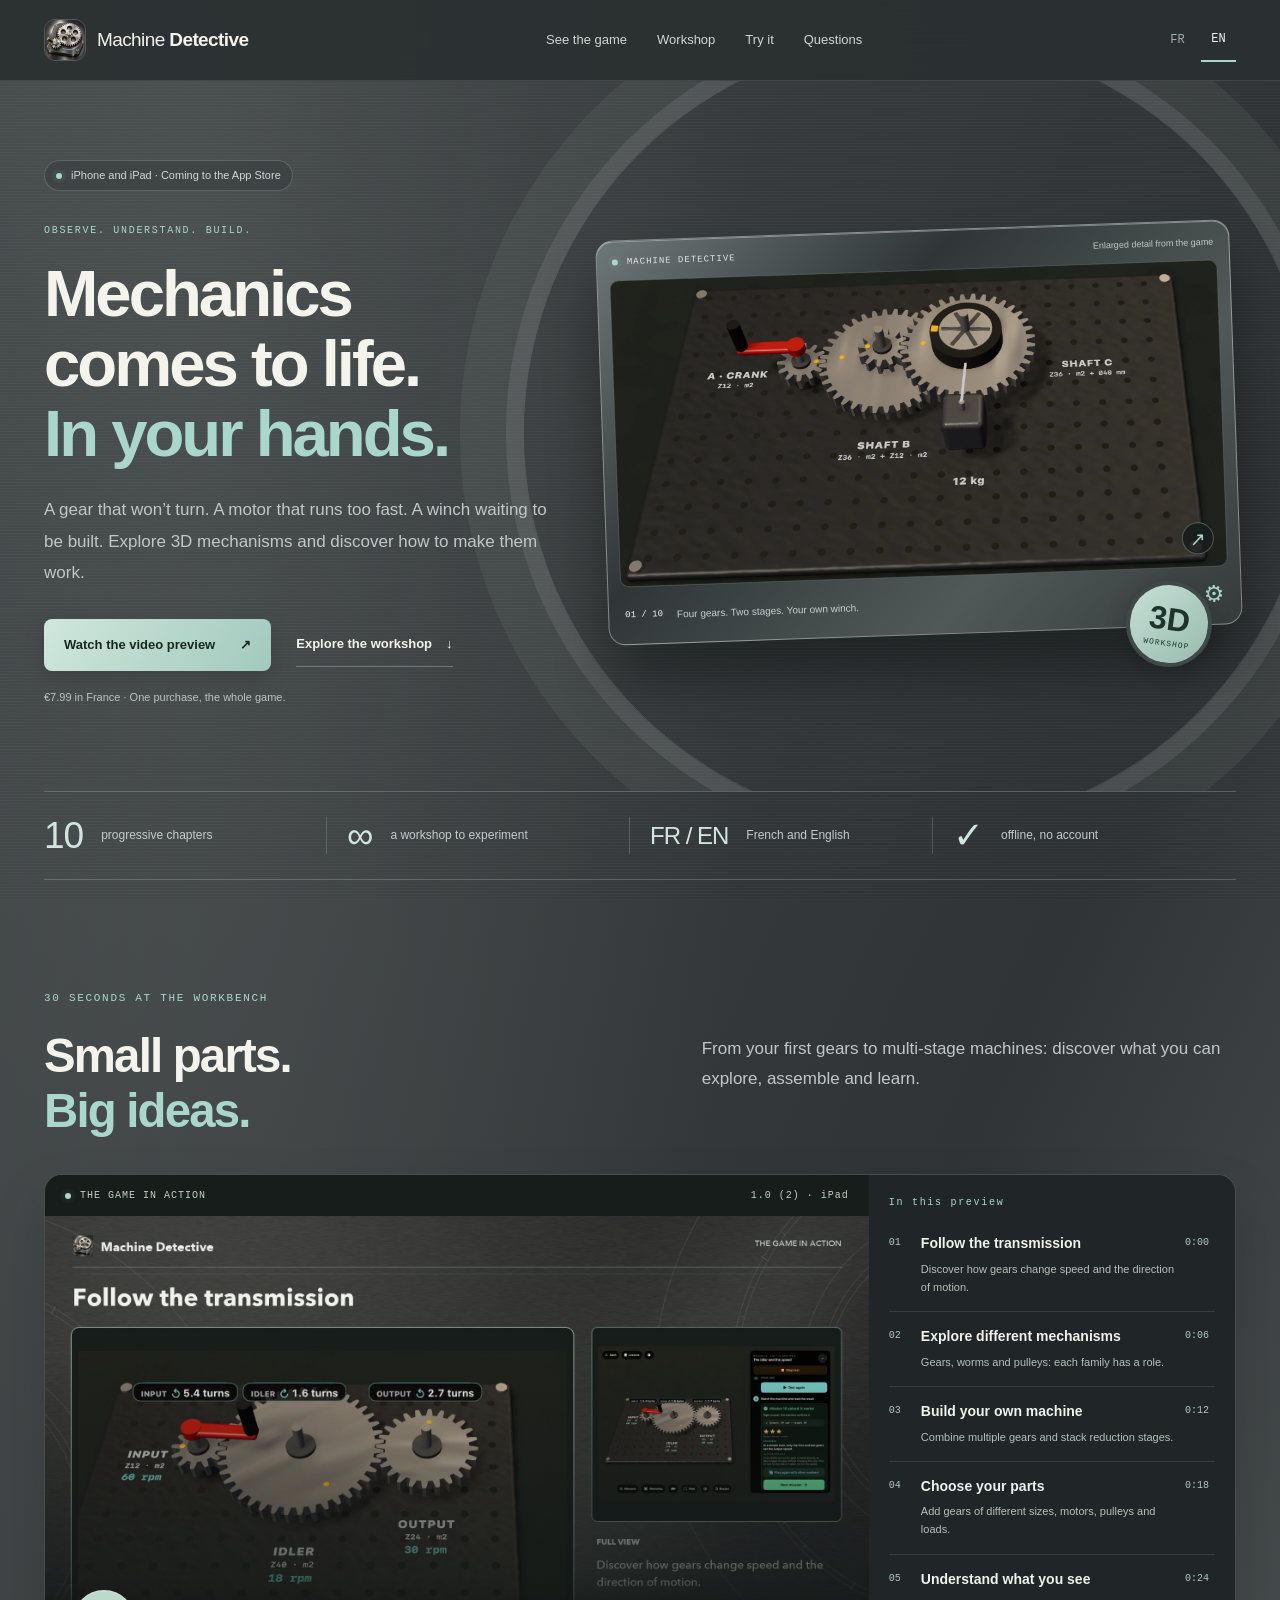
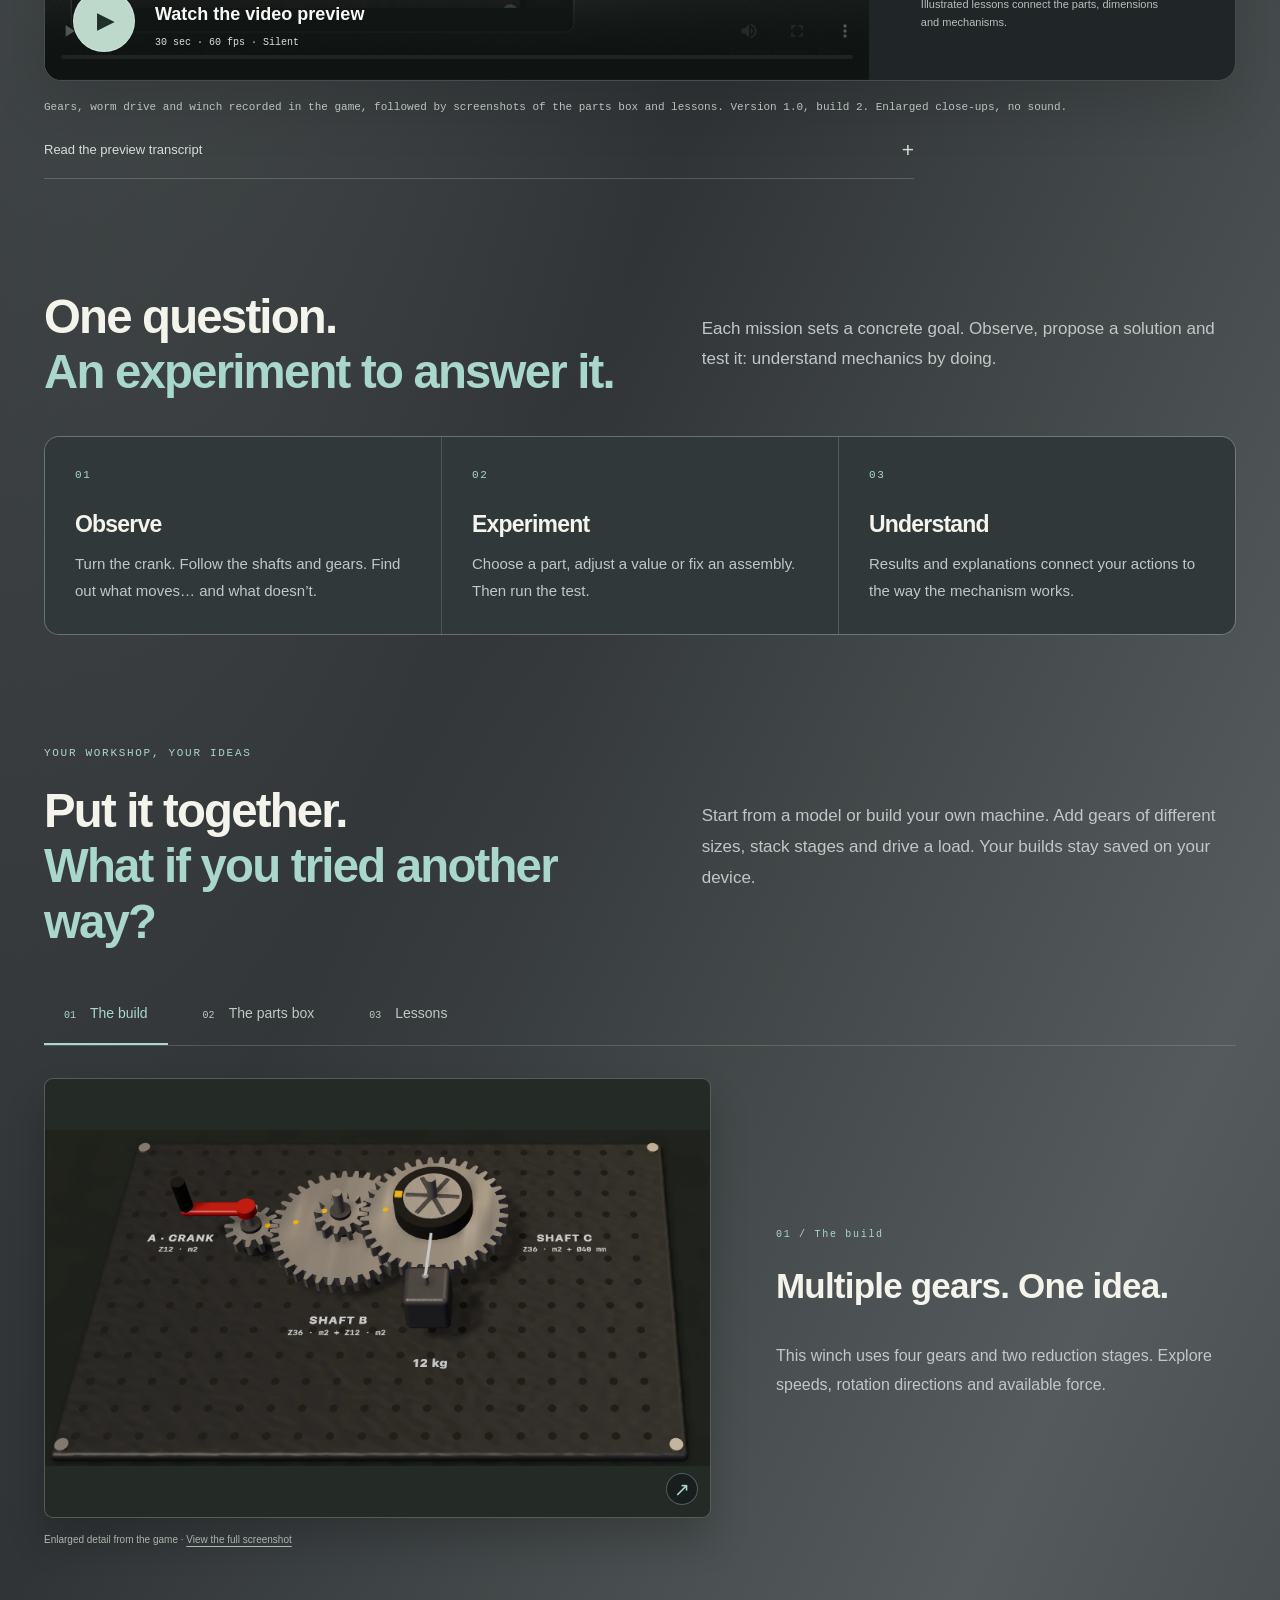
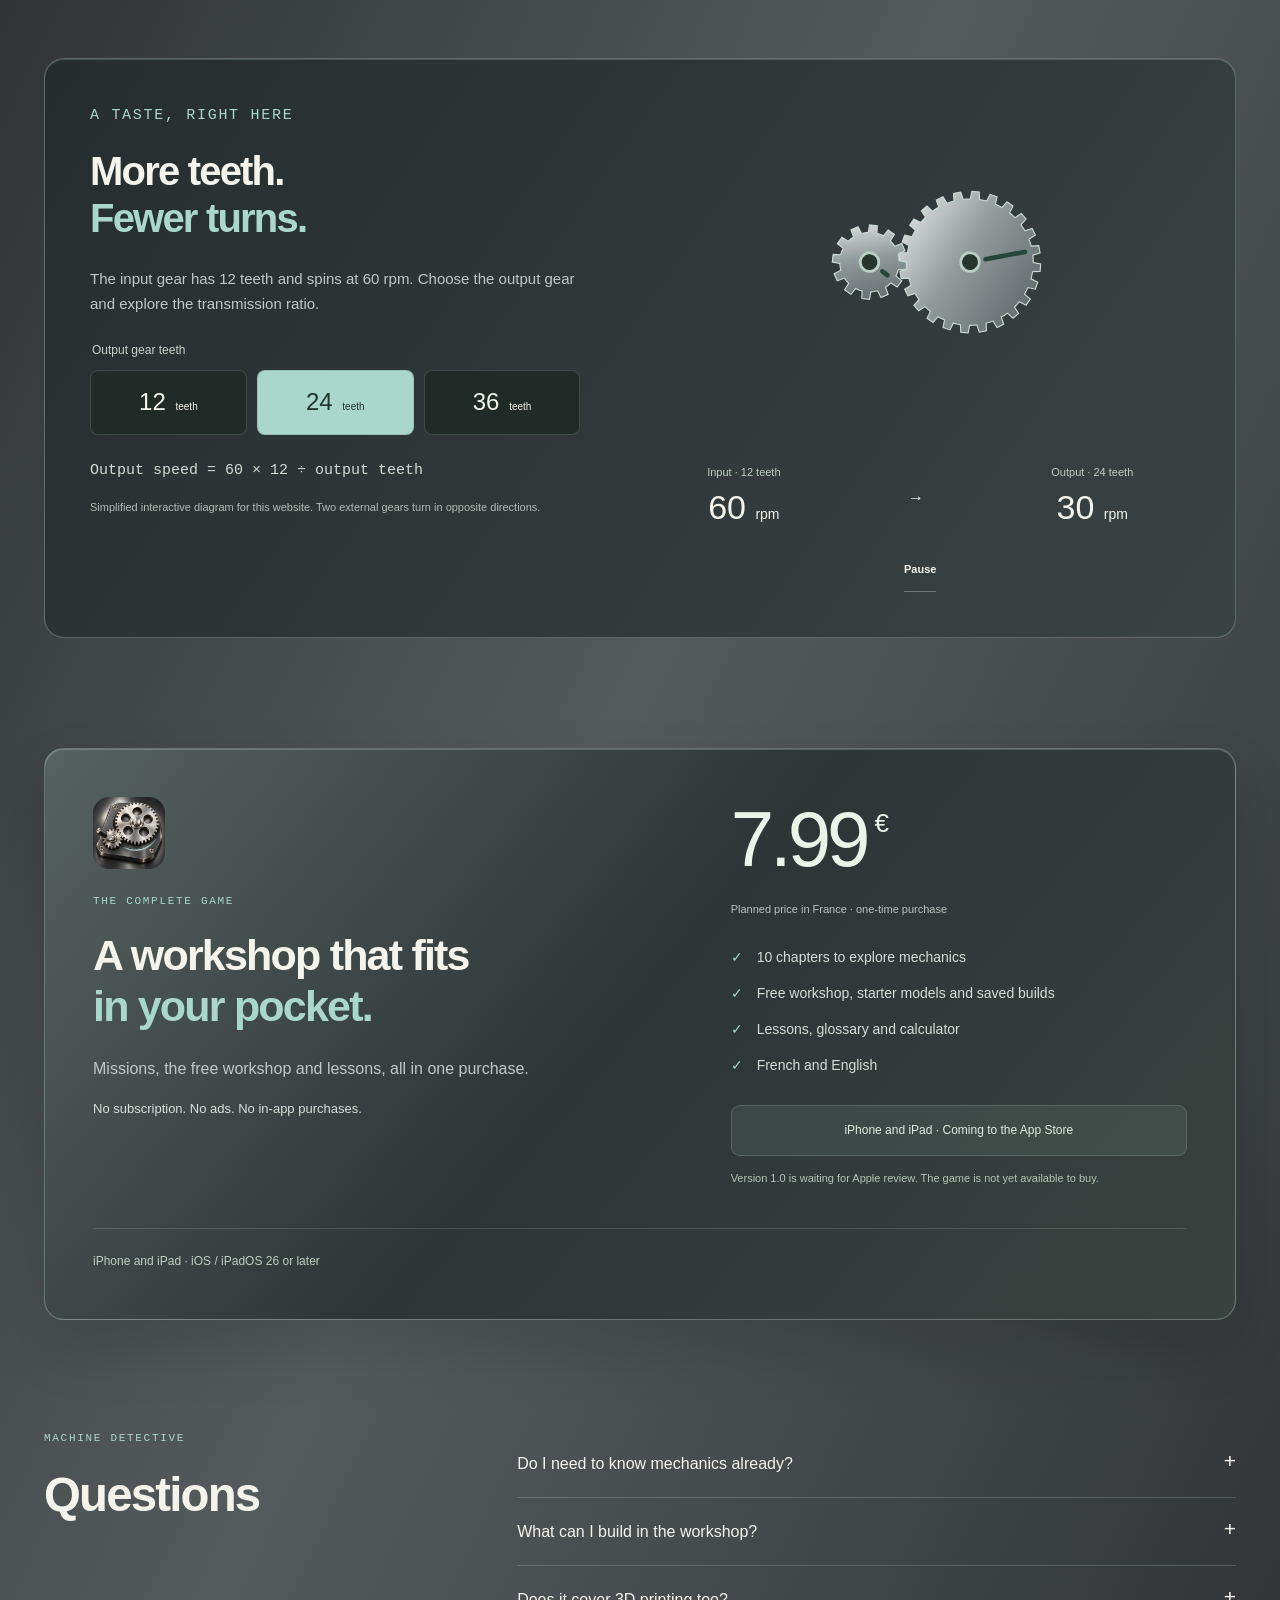
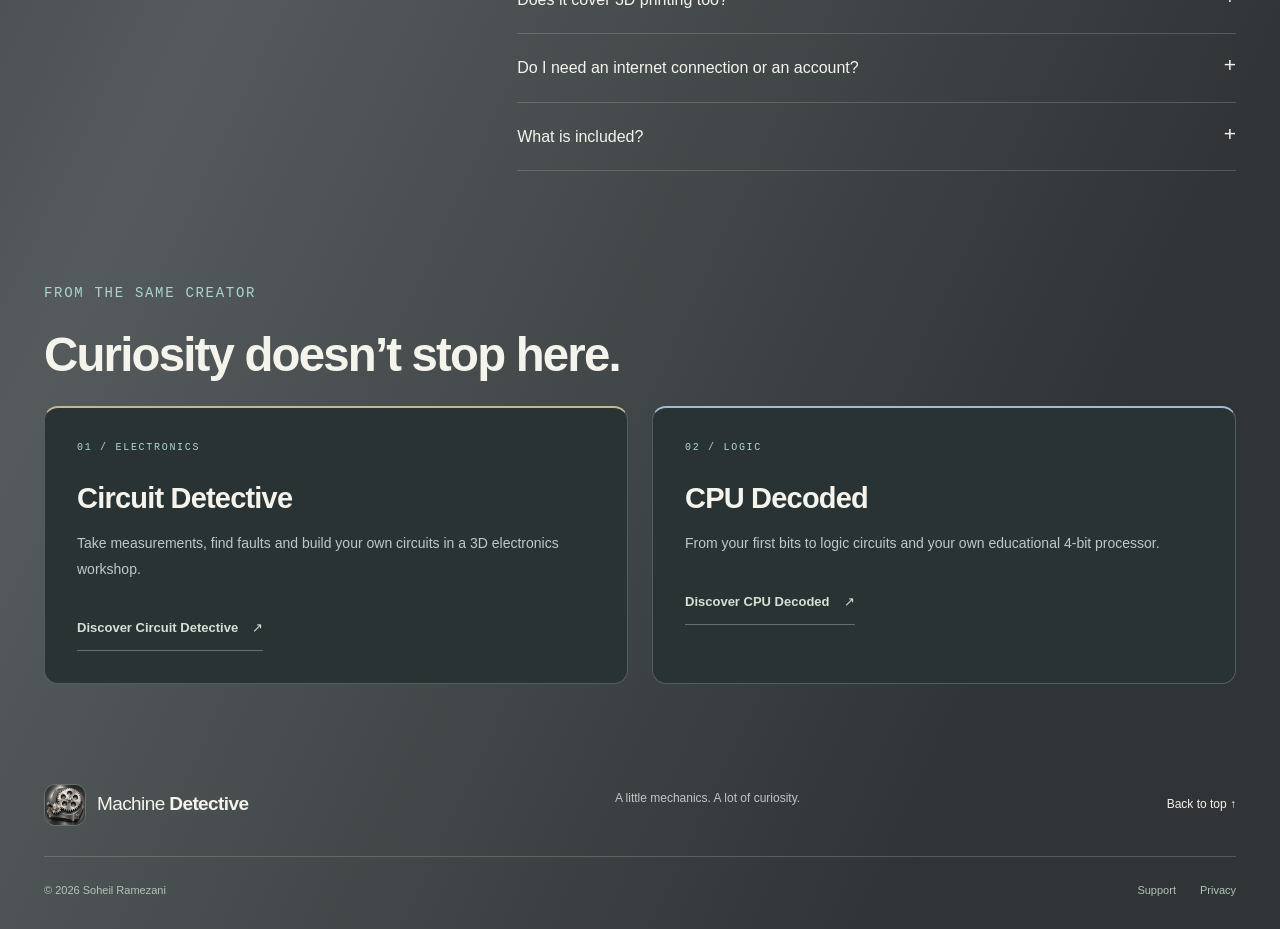
==== commit 3b544d6b: "Replace stuttering captures with smoother 60 fps gameplay videos" ====
--- a/en/index.html
+++ b/en/index.html
@@ -2,7 +2,7 @@
 <header class="site-header"><div class="nav-shell"><a class="brand" href="../index.html"><img src="../assets/icon.webp" width="42" height="42" alt=""><span>Machine <b>Detective</b></span></a><nav id="navigation" aria-label="Navigation"><a href="#film">See the game</a><a href="#atelier">Workshop</a><a href="#essayez">Try it</a><a href="#faq">Questions</a></nav><div class="header-actions"><div class="languages" aria-label="Languages"><a href="../index.html" lang="fr" hreflang="fr" >FR</a><a href="../en/index.html" lang="en" hreflang="en" aria-current=page>EN</a></div><button class="menu-toggle" aria-label="Menu" aria-expanded="false" aria-controls="navigation"><span></span><span></span></button></div></div></header>
 <main id="main"><section class="hero shell"><div class="hero-copy"><p class="availability"><i></i>iPhone and iPad · Coming to the App Store</p><p class="eyebrow">OBSERVE. UNDERSTAND. BUILD.</p><h1>Mechanics<br>comes to life.<br><em>In your hands.</em></h1><p class="lead">A gear that won’t turn. A motor that runs too fast. A winch waiting to be built. Explore 3D mechanisms and discover how to make them work.</p><div class="hero-actions"><a class="button primary" href="#film">Watch the video preview<span aria-hidden="true">↗</span></a><a class="text-link" href="#atelier">Explore the workshop<span aria-hidden="true">↓</span></a></div><p class="price-note">€7.99 in France · One purchase, the whole game.</p></div><div class="hero-visual"><div class="orbit" aria-hidden="true"></div><div class="metal-frame"><div class="frame-top"><i></i><span>MACHINE DETECTIVE</span><span>Enlarged detail from the game</span></div><button class="shot" data-lightbox="../assets/en-workshop-full.webp" data-caption="View the full screenshot" aria-label="View the full screenshot"><img src="../assets/en-workshop-detail.webp" alt="Four gears. Two stages. Your own winch." loading="lazy" decoding="async"><span class="expand" aria-hidden="true">↗</span></button><div class="frame-bottom"><span>01 / 10</span><p>Four gears. Two stages. Your own winch.</p><span aria-hidden="true">⚙</span></div></div><div class="stamp" aria-hidden="true"><b>3D</b><span>WORKSHOP</span></div></div></section>
 <div class="shell"><div class="stats"><div><strong>10</strong><span>progressive chapters</span></div><div><strong>∞</strong><span>a workshop to experiment</span></div><div><strong>FR / EN</strong><span>French and English</span></div><div><strong>✓</strong><span>offline, no account</span></div></div></div>
-<section class="shell section-space" id="film"><div class="section-heading"><div><p class="eyebrow">30 SECONDS AT THE WORKBENCH</p><h2>Small parts.<br><em>Big ideas.</em></h2></div><p>From your first gears to multi-stage machines: discover what you can explore, assemble and learn.</p></div><div class="film-stage"><div class="film-screen"><div class="film-topline"><span><i></i>THE GAME IN ACTION</span><span>1.0 (2) · iPad</span></div><div class="video-frame"><video id="gameplay" controls playsinline preload="none" poster="../assets/en-poster.jpg?v=fd40f1b41589" width="1920" height="1080" aria-label="Watch the video preview"><source src="../assets/en-preview.mp4?v=fd40f1b41589" type="video/mp4"><track kind="captions" src="../assets/en-preview.vtt" srclang="en" label="English"><a href="../assets/en-preview.mp4?v=fd40f1b41589">Watch the video preview</a></video><button class="film-play" hidden><span class="play-disc" aria-hidden="true">▶</span><span>Watch the video preview<small>30 sec · Mechanisms in motion · Silent</small></span></button></div></div><aside class="chapters"><p class="eyebrow">In this preview</p><button class="chapter" data-seek="0"><span class="chapter-index">01</span><span><strong>Follow the transmission</strong><small>Discover how gears change speed and the direction of motion.</small></span><time>0:00</time></button><button class="chapter" data-seek="6"><span class="chapter-index">02</span><span><strong>Explore different mechanisms</strong><small>Gears, worms and pulleys: each family has a role.</small></span><time>0:06</time></button><button class="chapter" data-seek="12"><span class="chapter-index">03</span><span><strong>Build your own machine</strong><small>Combine multiple gears and stack reduction stages.</small></span><time>0:12</time></button><button class="chapter" data-seek="18"><span class="chapter-index">04</span><span><strong>Choose your parts</strong><small>Add gears of different sizes, motors, pulleys and loads.</small></span><time>0:18</time></button><button class="chapter" data-seek="24"><span class="chapter-index">05</span><span><strong>Understand what you see</strong><small>Illustrated lessons connect the parts, dimensions and mechanisms.</small></span><time>0:24</time></button></aside></div><p class="film-caption">Gears, worm drive and winch recorded in the game, followed by screenshots of the parts box and lessons. Version 1.0, build 2. Enlarged close-ups, no sound.</p><details class="transcript"><summary>Read the preview transcript<span aria-hidden="true">+</span></summary><p><strong>0:00 — Follow the transmission.</strong> Discover how gears change speed and the direction of motion.</p><p><strong>0:06 — Explore different mechanisms.</strong> Gears, worms and pulleys: each family has a role.</p><p><strong>0:12 — Build your own machine.</strong> Combine multiple gears and stack reduction stages.</p><p><strong>0:18 — Choose your parts.</strong> Add gears of different sizes, motors, pulleys and loads.</p><p><strong>0:24 — Understand what you see.</strong> Illustrated lessons connect the parts, dimensions and mechanisms.</p></details></section>
+<section class="shell section-space" id="film"><div class="section-heading"><div><p class="eyebrow">30 SECONDS AT THE WORKBENCH</p><h2>Small parts.<br><em>Big ideas.</em></h2></div><p>From your first gears to multi-stage machines: discover what you can explore, assemble and learn.</p></div><div class="film-stage"><div class="film-screen"><div class="film-topline"><span><i></i>THE GAME IN ACTION</span><span>1.0 (2) · iPad</span></div><div class="video-frame"><video id="gameplay" controls playsinline preload="none" poster="../assets/en-poster.jpg?v=999365c2d131" width="1920" height="1080" aria-label="Watch the video preview"><source src="../assets/en-preview.mp4?v=999365c2d131" type="video/mp4"><track kind="captions" src="../assets/en-preview.vtt" srclang="en" label="English"><a href="../assets/en-preview.mp4?v=999365c2d131">Watch the video preview</a></video><button class="film-play" hidden><span class="play-disc" aria-hidden="true">▶</span><span>Watch the video preview<small>30 sec · 60 fps · Silent</small></span></button></div></div><aside class="chapters"><p class="eyebrow">In this preview</p><button class="chapter" data-seek="0"><span class="chapter-index">01</span><span><strong>Follow the transmission</strong><small>Discover how gears change speed and the direction of motion.</small></span><time>0:00</time></button><button class="chapter" data-seek="6"><span class="chapter-index">02</span><span><strong>Explore different mechanisms</strong><small>Gears, worms and pulleys: each family has a role.</small></span><time>0:06</time></button><button class="chapter" data-seek="12"><span class="chapter-index">03</span><span><strong>Build your own machine</strong><small>Combine multiple gears and stack reduction stages.</small></span><time>0:12</time></button><button class="chapter" data-seek="18"><span class="chapter-index">04</span><span><strong>Choose your parts</strong><small>Add gears of different sizes, motors, pulleys and loads.</small></span><time>0:18</time></button><button class="chapter" data-seek="24"><span class="chapter-index">05</span><span><strong>Understand what you see</strong><small>Illustrated lessons connect the parts, dimensions and mechanisms.</small></span><time>0:24</time></button></aside></div><p class="film-caption">Gears, worm drive and winch recorded in the game, followed by screenshots of the parts box and lessons. Version 1.0, build 2. Enlarged close-ups, no sound.</p><details class="transcript"><summary>Read the preview transcript<span aria-hidden="true">+</span></summary><p><strong>0:00 — Follow the transmission.</strong> Discover how gears change speed and the direction of motion.</p><p><strong>0:06 — Explore different mechanisms.</strong> Gears, worms and pulleys: each family has a role.</p><p><strong>0:12 — Build your own machine.</strong> Combine multiple gears and stack reduction stages.</p><p><strong>0:18 — Choose your parts.</strong> Add gears of different sizes, motors, pulleys and loads.</p><p><strong>0:24 — Understand what you see.</strong> Illustrated lessons connect the parts, dimensions and mechanisms.</p></details></section>
 <section class="shell section-space"><div class="section-heading"><h2>One question.<br><em>An experiment to answer it.</em></h2><p>Each mission sets a concrete goal. Observe, propose a solution and test it: understand mechanics by doing.</p></div><div class="steps"><article><span class="mono">01</span><h3>Observe</h3><p>Turn the crank. Follow the shafts and gears. Find out what moves… and what doesn’t.</p></article><article><span class="mono">02</span><h3>Experiment</h3><p>Choose a part, adjust a value or fix an assembly. Then run the test.</p></article><article><span class="mono">03</span><h3>Understand</h3><p>Results and explanations connect your actions to the way the mechanism works.</p></article></div></section>
 <section class="shell section-space" id="atelier"><div class="section-heading"><div><p class="eyebrow">YOUR WORKSHOP, YOUR IDEAS</p><h2>Put it together.<br><em>What if you tried another way?</em></h2></div><p>Start from a model or build your own machine. Add gears of different sizes, stack stages and drive a load. Your builds stay saved on your device.</p></div><div class="tab-bar" role="tablist" aria-label="Workshop"><button id="tab-0" role="tab" aria-selected="true" aria-controls="panel-0" tabindex="0"><span>01</span>The build</button><button id="tab-1" role="tab" aria-selected="false" aria-controls="panel-1" tabindex="-1"><span>02</span>The parts box</button><button id="tab-2" role="tab" aria-selected="false" aria-controls="panel-2" tabindex="-1"><span>03</span>Lessons</button></div><div id="panel-0" role="tabpanel" aria-labelledby="tab-0" class="showcase-panel" ><div class="panel-photo"><button class="shot" data-lightbox="../assets/en-workshop-full.webp" data-caption="View the full screenshot" aria-label="View the full screenshot"><img src="../assets/en-workshop-detail.webp" alt="Four gears. Two stages. Your own winch." loading="lazy" decoding="async"><span class="expand" aria-hidden="true">↗</span></button><small>Enlarged detail from the game · <a href="../assets/en-workshop-full.webp">View the full screenshot</a></small></div><div><p class="eyebrow">01 / The build</p><h3>Multiple gears. One idea.</h3><p>This winch uses four gears and two reduction stages. Explore speeds, rotation directions and available force.</p></div></div><div id="panel-1" role="tabpanel" aria-labelledby="tab-1" class="showcase-panel" hidden><div class="panel-photo"><button class="shot" data-lightbox="../assets/en-parts-full.webp" data-caption="View the full screenshot" aria-label="View the full screenshot"><img src="../assets/en-parts-detail.webp" alt="Choose your parts" loading="lazy" decoding="async"><span class="expand" aria-hidden="true">↗</span></button><small>Enlarged detail from the game · <a href="../assets/en-parts-full.webp">View the full screenshot</a></small></div><div><p class="eyebrow">02 / The parts box</p><h3>The right part in the right place.</h3><p>Motors, gears, ring gears, pulleys and loads. Choose tooth counts and modules to create your own transmissions.</p></div></div><div id="panel-2" role="tabpanel" aria-labelledby="tab-2" class="showcase-panel" hidden><div class="panel-photo"><button class="shot" data-lightbox="../assets/en-course-full.webp" data-caption="View the full screenshot" aria-label="View the full screenshot"><img src="../assets/en-course-detail.webp" alt="Understand what you see" loading="lazy" decoding="async"><span class="expand" aria-hidden="true">↗</span></button><small>Enlarged detail from the game · <a href="../assets/en-course-full.webp">View the full screenshot</a></small></div><div><p class="eyebrow">03 / Lessons</p><h3>A mechanism, explained.</h3><p>Find diagrams, the glossary, calculator and step-by-step 3D explanations right in the game.</p></div></div></section>
 <section class="shell section-space" id="essayez"><div class="demo-box"><div class="demo-copy"><p class="eyebrow">A TASTE, RIGHT HERE</p><h2>More teeth.<br><em>Fewer turns.</em></h2><p>The input gear has 12 teeth and spins at 60 rpm. Choose the output gear and explore the transmission ratio.</p><fieldset><legend>Output gear teeth</legend><div class="gear-options"><button data-teeth="12" aria-pressed="false">12 <small>teeth</small></button><button data-teeth="24" aria-pressed="true">24 <small>teeth</small></button><button data-teeth="36" aria-pressed="false">36 <small>teeth</small></button></div></fieldset><p class="formula">Output speed = 60 × 12 ÷ output teeth</p><p class="demo-note">Simplified interactive diagram for this website. Two external gears turn in opposite directions.</p></div><div class="gear-demo"><svg viewBox="0 0 580 360" role="img" aria-label="The input gear has 12 teeth and spins at 60 rpm. Choose the output gear and explore the transmission ratio."><defs><linearGradient id="steel" x2="1" y2="1"><stop stop-color="#edf0ee"/><stop offset=".45" stop-color="#929c9c"/><stop offset="1" stop-color="#555f63"/></linearGradient></defs><g id="gear-a"></g><g id="gear-b"></g></svg><div class="readouts"><div><small>Input · 12 teeth</small><strong>60 <span>rpm</span></strong></div><span aria-hidden="true">→</span><div aria-live="polite" aria-atomic="true"><small>Output · <span id="output-teeth">24</span> teeth</small><strong><span id="output-speed">30</span> <span>rpm</span></strong></div></div><button id="motion" class="text-link" data-pause="Pause" data-resume="Animate" aria-pressed="false">Pause</button></div></div></section>
